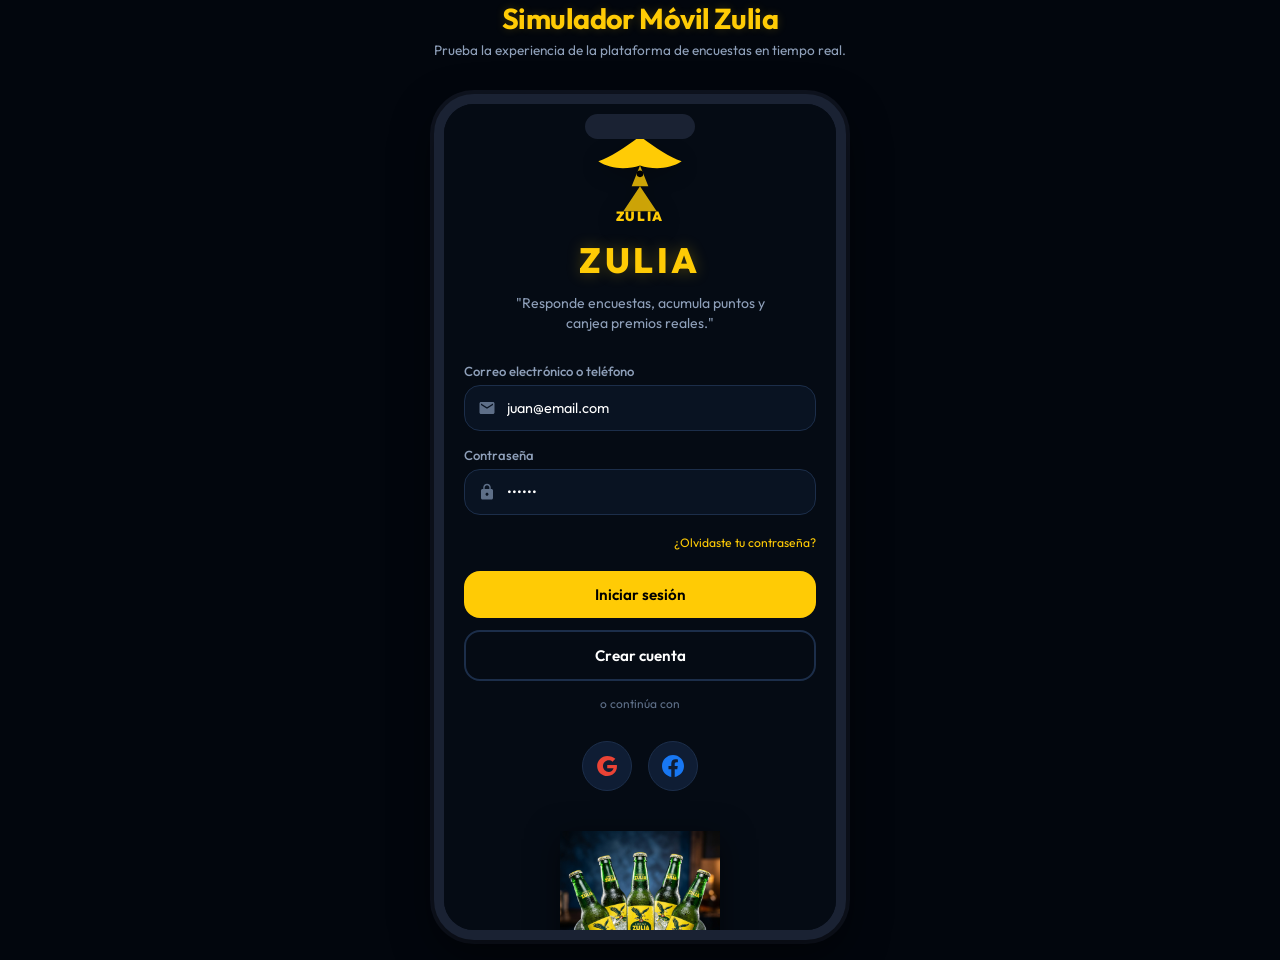
==== index.html @ c038a2e6 "Subida inicial de la aplicación" ====
<!DOCTYPE html>
<html lang="es">
<head>
    <meta charset="UTF-8">
    <meta name="viewport" content="width=device-width, initial-scale=1.0">
    <title>Cerveza Zulia - Encuestas y Recompensas</title>
    <link rel="stylesheet" href="style.css">
    <!-- Meta tags for Premium SEO -->
    <meta name="description" content="Plataforma interactiva de encuestas de Cerveza Zulia. Responde cuestionarios, acumula puntos y canjea premios reales.">
    <meta name="theme-color" content="#050b14">
</head>
<body>

    <!-- Container wrapper simulator for desktop screens -->
    <div style="display: flex; flex-direction: column; align-items: center; justify-content: center; width: 100%;">
        <div style="text-align: center; margin-bottom: 15px; display: none;" class="desktop-instructions">
            <h1 style="color: var(--accent-color); font-size: 1.8rem; text-shadow: 0 0 10px rgba(255,203,5,0.2); margin-bottom: 5px;">Simulador Móvil Zulia</h1>
            <p style="color: var(--text-secondary); font-size: 0.85rem;">Prueba la experiencia de la plataforma de encuestas en tiempo real.</p>
        </div>

        <div class="app-container">
            <!-- Toast notification container -->
            <div id="toast-container" class="toast-container"></div>

            <!-- ========================================== -->
            <!-- 1. LOGIN SCREEN -->
            <!-- ========================================== -->
            <div id="login" class="screen screen-auth active">
                <div class="screen-content" style="display: flex; flex-direction: column;">
                    <div class="login-header">
                        <!-- Custom Vector Zulia Eagle Logo -->
                        <svg class="login-logo-img" viewBox="0 0 120 120" style="fill: var(--accent-color); width: 100px; height: 100px;">
                            <path d="M60 10 C 40 25, 25 35, 10 40 C 25 50, 45 50, 60 45 C 75 50, 95 50, 110 40 C 95 35, 80 25, 60 10 Z"/>
                            <path d="M60 45 L50 70 L70 70 Z M60 70 L40 100 L80 100 Z" style="opacity: 0.8;"/>
                            <circle cx="60" cy="55" r="4" style="fill: #000;"/>
                            <text x="60" y="112" font-family="'Outfit', sans-serif" font-weight="900" font-size="16" text-anchor="middle" letter-spacing="2">ZULIA</text>
                        </svg>
                        <h1 class="zulia-title">Zulia</h1>
                        <p class="login-tagline">"Responde encuestas, acumula puntos y canjea premios reales."</p>
                    </div>

                    <form id="login-form">
                        <div class="form-group">
                            <label for="login-user">Correo electrónico o teléfono</label>
                            <div class="input-wrapper">
                                <svg viewBox="0 0 24 24"><path d="M20 4H4c-1.1 0-1.99.9-1.99 2L2 18c0 1.1.9 2 2 2h16c1.1 0 2-.9 2-2V6c0-1.1-.9-2-2-2zm0 4l-8 5-8-5V6l8 5 8-5v2z"/></svg>
                                <input type="text" id="login-user" class="form-control" placeholder="nombre@correo.com" value="juan@email.com" required>
                            </div>
                        </div>

                        <div class="form-group">
                            <label for="login-pass">Contraseña</label>
                            <div class="input-wrapper">
                                <svg viewBox="0 0 24 24"><path d="M18 8h-1V6c0-2.76-2.24-5-5-5S7 3.24 7 6v2H6c-1.1 0-2 .9-2 2v10c0 1.1.9 2 2 2h12c1.1 0 2-.9 2-2V10c0-1.1-.9-2-2-2zm-6 9c-1.1 0-2-.9-2-2s.9-2 2-2 2 .9 2 2-.9 2-2 2zm3.1-9H8.9V6c0-1.71 1.39-3.1 3.1-3.1 1.71 0 3.1 1.39 3.1 3.1v2z"/></svg>
                                <input type="password" id="login-pass" class="form-control" placeholder="••••••••" value="123456" required>
                            </div>
                        </div>

                        <div style="text-align: right; margin-bottom: 20px;">
                            <a href="#" style="font-size: 0.76rem; color: var(--accent-color); text-decoration: none;" onclick="showToast('Enlace de recuperación enviado al correo', 'success')">¿Olvidaste tu contraseña?</a>
                        </div>

                        <button type="submit" class="btn btn-primary" style="margin-bottom: 12px;">Iniciar sesión</button>
                        <button type="button" class="btn btn-outline" onclick="navigateTo('register')">Crear cuenta</button>
                    </form>

                    <div style="text-align: center; color: var(--text-muted); font-size: 0.75rem; margin: 15px 0 10px;">o continúa con</div>
                    <div class="social-login">
                        <button class="social-btn" onclick="showToast('Ingreso con Google simulado', 'success')">
                            <svg viewBox="0 0 24 24" style="fill: #EA4335;"><path d="M12.24 10.285V14.4h6.887c-.648 2.41-2.519 4.114-5.136 4.114-3.51 0-6.377-2.87-6.377-6.38s2.867-6.38 6.377-6.38c1.5 0 2.923.518 4.004 1.5l3.136-3.136C19.123 2.146 15.86 1 12.24 1c-6.09 0-11 4.91-11 11s4.91 11 11 11c5.805 0 10.636-4.105 10.636-10.618 0-.585-.052-1.077-.136-1.514H12.24z"/></svg>
                        </button>
                        <button class="social-btn" onclick="showToast('Ingreso con Facebook simulado', 'success')">
                            <svg viewBox="0 0 24 24" style="fill: #1877F2;"><path d="M24 12.073c0-6.627-5.373-12-12-12s-12 5.373-12 12c0 5.99 4.388 10.954 10.125 11.854v-8.385H7.078v-3.47h3.047V9.43c0-3.007 1.792-4.669 4.533-4.669 1.312 0 2.686.235 2.686.235v2.953H15.83c-1.491 0-1.956.925-1.956 1.874v2.25h3.328l-.532 3.47h-2.796v8.385C19.612 23.027 24 18.062 24 12.073z"/></svg>
                        </button>
                    </div>

                    <div class="login-footer-beer">
                        <!-- We will load our generated Zulia beer bottles photo from assets/workspace -->
                        <img src="zulia_bottles_ice.png" alt="Cerveza Zulia" onerror="this.src='https://images.unsplash.com/photo-1600788886242-5c96aabe3757?auto=format&fit=crop&q=80&w=300'">
                    </div>
                </div>
            </div>

            <!-- ========================================== -->
            <!-- 2. REGISTRATION SCREEN -->
            <!-- ========================================== -->
            <div id="register" class="screen screen-auth">
                <div class="screen-content">
                    <div style="margin-bottom: 24px; text-align: center;">
                        <h2 style="color: var(--accent-color); font-size: 1.5rem; margin-bottom: 4px;">Crear cuenta</h2>
                        <p style="font-size: 0.8rem; color: var(--text-secondary);">Regístrate para empezar a acumular puntos</p>
                    </div>

                    <form id="register-form">
                        <div class="form-group">
                            <label for="reg-name">Nombre completo</label>
                            <input type="text" id="reg-name" class="form-control form-control-no-icon" placeholder="Juan Pérez" required>
                        </div>

                        <div class="auth-grid">
                            <div class="form-group">
                                <label for="reg-cedula">Cédula / ID</label>
                                <input type="text" id="reg-cedula" class="form-control form-control-no-icon" placeholder="12345678" required>
                            </div>
                            <div class="form-group">
                                <label for="reg-dob">F. de nacimiento</label>
                                <input type="date" id="reg-dob" class="form-control form-control-no-icon" required>
                            </div>
                        </div>

                        <div class="auth-grid">
                            <div class="form-group">
                                <label for="reg-gender">Sexo</label>
                                <select id="reg-gender" class="form-control form-control-no-icon" style="background-image: none;" required>
                                    <option value="M">Masculino</option>
                                    <option value="F">Femenino</option>
                                    <option value="O">Otro</option>
                                </select>
                            </div>
                            <div class="form-group">
                                <label for="reg-country">País</label>
                                <select id="reg-country" class="form-control form-control-no-icon" required>
                                    <option value="VE">Venezuela</option>
                                    <option value="CO">Colombia</option>
                                    <option value="ES">España</option>
                                </select>
                            </div>
                        </div>

                        <div class="form-group">
                            <label for="reg-city">Ciudad</label>
                            <input type="text" id="reg-city" class="form-control form-control-no-icon" placeholder="Maracaibo" required>
                        </div>

                        <div class="form-group">
                            <label for="reg-email">Correo electrónico</label>
                            <input type="email" id="reg-email" class="form-control form-control-no-icon" placeholder="juan@email.com" required>
                        </div>

                        <div class="form-group">
                            <label for="reg-phone">Teléfono móvil</label>
                            <input type="tel" id="reg-phone" class="form-control form-control-no-icon" placeholder="+58 412 1234567" required>
                        </div>

                        <div class="form-group">
                            <label for="reg-pass">Contraseña</label>
                            <input type="password" id="reg-pass" class="form-control form-control-no-icon" placeholder="••••••••" required>
                        </div>

                        <label class="form-checkbox">
                            <input type="checkbox" required>
                            <span>Acepto los <a href="#">términos y condiciones</a> de Cerveza Zulia.</span>
                        </label>

                        <button type="submit" class="btn btn-primary" style="margin-bottom: 12px;">Registrarme</button>
                        <button type="button" class="btn btn-secondary" onclick="navigateTo('login')">¿Ya tienes cuenta? Inicia sesión</button>
                    </form>
                </div>
            </div>

            <!-- ========================================== -->
            <!-- 2.1 VERIFICATION SCREEN -->
            <!-- ========================================== -->
            <div id="verification" class="screen screen-auth">
                <div class="screen-content">
                    <div class="verification-box">
                        <div class="verification-icon-wrapper">
                            <svg viewBox="0 0 24 24" style="width: 32px; height: 32px; fill: currentColor;"><path d="M20 4H4c-1.1 0-1.99.9-1.99 2L2 18c0 1.1.9 2 2 2h16c1.1 0 2-.9 2-2V6c0-1.1-.9-2-2-2zm0 4l-8 5-8-5V6l8 5 8-5v2z"/></svg>
                        </div>
                        <h2 style="color: var(--accent-color); font-size: 1.4rem; margin-bottom: 8px;">Código de Verificación</h2>
                        <p style="font-size: 0.8rem; color: var(--text-secondary); max-width: 260px;">Hemos enviado un código de seguridad de 6 dígitos a su correo <strong>juan@email.com</strong></p>

                        <form id="verification-form">
                            <div class="pin-inputs">
                                <input type="text" class="pin-field" maxlength="1" pattern="[0-9]" required>
                                <input type="text" class="pin-field" maxlength="1" pattern="[0-9]" required>
                                <input type="text" class="pin-field" maxlength="1" pattern="[0-9]" required>
                                <input type="text" class="pin-field" maxlength="1" pattern="[0-9]" required>
                                <input type="text" class="pin-field" maxlength="1" pattern="[0-9]" required>
                                <input type="text" class="pin-field" maxlength="1" pattern="[0-9]" required>
                            </div>

                            <button type="submit" class="btn btn-primary" style="margin-bottom: 20px;">Verificar Código</button>

                            <p style="font-size: 0.78rem; color: var(--text-secondary); margin-bottom: 12px;">¿No recibiste el código?</p>
                            <a href="#" style="font-size: 0.8rem; color: var(--accent-color); text-decoration: none; font-weight: 600;" onclick="showToast('Código reenviado', 'success')">Reenviar código (00:45)</a>

                            <div style="margin: 20px 0; border-top: 1px solid var(--border-color); width: 100%;"></div>

                            <a href="#" style="font-size: 0.8rem; color: var(--text-secondary); text-decoration: none;" onclick="showToast('Código SMS enviado', 'success')">También podemos enviarlo por SMS</a>
                        </form>
                    </div>
                </div>
            </div>

            <!-- ========================================== -->
            <!-- 3. MENU PRINCIPAL (DASHBOARD) -->
            <!-- ========================================== -->
            <div id="dashboard" class="screen">
                <div class="screen-content">
                    <!-- User Header -->
                    <div class="dashboard-header">
                        <div class="user-profile-summary" onclick="navigateTo('profile')" style="cursor: pointer;">
                            <img class="avatar-circle" src="https://images.unsplash.com/photo-1535713875002-d1d0cf377fde?auto=format&fit=crop&q=80&w=100" alt="Avatar">
                            <div class="user-info-text">
                                <h3 id="dash-user-name">Juan Pérez</h3>
                                <p id="dash-user-level">Nivel 7 - Explorador</p>
                            </div>
                        </div>
                        <div class="header-actions">
                            <button class="icon-btn" onclick="navigateTo('notificaciones')">
                                <svg viewBox="0 0 24 24" style="width: 20px; height: 20px; fill: currentColor;"><path d="M12 22c1.1 0 2-.9 2-2h-4c0 1.1.89 2 2 2zm6-6v-5c0-3.07-1.64-5.64-4.5-6.32V4c0-.83-.67-1.5-1.5-1.5s-1.5.67-1.5 1.5v.68C7.63 5.36 6 7.92 6 11v5l-2 2v1h16v-1l-2-2z"/></svg>
                                <span class="badge-dot" id="notif-badge-dot" style="display: none;"></span>
                            </button>
                            <button class="icon-btn" onclick="navigateTo('ayuda')">
                                <svg viewBox="0 0 24 24" style="width: 20px; height: 20px; fill: currentColor;"><path d="M12 2C6.48 2 2 6.48 2 12s4.48 10 10 10 10-4.48 10-10S17.52 2 12 2zm1 17h-2v-2h2v2zm1.07-7.75l-.9.92C13.45 12.9 13 13.5 13 15h-2v-.5c0-1.1.45-2.1 1.17-2.83l1.24-1.26c.37-.36.59-.86.59-1.41 0-1.1-.9-2-2-2s-2 .9-2 2H7c0-2.76 2.24-5 5-5s5 2.24 5 5c0 1.04-.42 1.99-1.07 2.75z"/></svg>
                            </button>
                        </div>
                    </div>

                    <!-- Progress / Experience Card -->
                    <div class="card progress-card" onclick="navigateTo('levels')" style="cursor: pointer;">
                        <div class="progress-header">
                            <div>
                                <span class="points-label">Saldo actual</span>
                                <div class="points-display" id="prog-points-total">4.250 <span class="points-label">puntos</span></div>
                            </div>
                            <div class="level-badge-container" id="prog-level-title">Nivel 7</div>
                        </div>
                        <div class="progress-bar-outer">
                            <div class="progress-bar-inner" id="prog-bar-inner" style="width: 72%;"></div>
                        </div>
                        <div class="progress-footer">
                            <span id="prog-needed-text">750 puntos para Nivel 8</span>
                            <span>72%</span>
                        </div>
                    </div>

                    <!-- Quick Navigation Grid -->
                    <div class="quick-links-grid">
                        <a href="javascript:void(0)" class="quick-link-item" onclick="navigateTo('premios')">
                            <div class="icon-wrapper">
                                <svg viewBox="0 0 24 24"><path d="M20 6h-2.18c.11-.31.18-.65.18-1 0-1.66-1.34-3-3-3-1.05 0-1.96.54-2.5 1.35l-.5.67-.5-.67C10.96 2.54 10.05 2 9 2 7.34 2 6 3.34 6 5c0 .35.07.69.18 1H4c-1.11 0-1.99.89-1.99 2L2 18c0 1.11.89 2 2 2h16c1.11 0 2-.89 2-2V8c0-1.11-.89-2-2-2zm-5-2c.55 0 1 .45 1 1s-.45 1-1 1-1-.45-1-1 .45-1 1-1zM9 4c.55 0 1 .45 1 1s-.45 1-1 1-1-.45-1-1 .45-1 1-1zm11 14H4V8h16v10z"/></svg>
                            </div>
                            <span>Mis Premios</span>
                        </a>
                        <a href="javascript:void(0)" class="quick-link-item" onclick="navigateTo('ranking')">
                            <div class="icon-wrapper">
                                <svg viewBox="0 0 24 24"><path d="M16 11V3H8v6H2v12h20V11h-6zM10 5h4v14h-4V5zM4 11h4v8H4v-8zm16 8h-4v-6h4v6z"/></svg>
                            </div>
                            <span>Ranking</span>
                        </a>
                        <a href="javascript:void(0)" class="quick-link-item" onclick="navigateTo('historial')">
                            <div class="icon-wrapper">
                                <svg viewBox="0 0 24 24"><path d="M13 3c-4.97 0-9 4.03-9 9H1l3.89 3.89.07.14L9 12H6c0-3.87 3.13-7 7-7s7 3.13 7 7-3.13 7-7 7c-1.93 0-3.68-.79-4.94-2.06l-1.42 1.42C8.27 19.99 10.51 21 13 21c4.97 0 9-4.03 9-9s-4.03-9-9-9zm-1 5v5l4.28 2.54.72-1.21-3.5-2.08V8H12z"/></svg>
                            </div>
                            <span>Historial</span>
                        </a>
                        <a href="javascript:void(0)" class="quick-link-item" onclick="navigateTo('referidos')">
                            <div class="icon-wrapper">
                                <svg viewBox="0 0 24 24"><path d="M16 11c1.66 0 2.99-1.34 2.99-3S17.66 5 16 5c-1.66 0-3 1.34-3 3s1.34 3 3 3zm-8 0c1.66 0 2.99-1.34 2.99-3S9.66 5 8 5C6.34 5 5 6.34 5 8s1.34 3 3 3zm0 2c-2.33 0-7 1.17-7 3.5V19h14v-2.5c0-2.33-4.67-3.5-7-3.5zm8 0c-.29 0-.62.02-.97.05 1.16.84 1.97 1.97 1.97 3.45V19h6v-2.5c0-2.33-4.67-3.5-7-3.5z"/></svg>
                            </div>
                            <span>Referidos</span>
                        </a>
                    </div>

                    <!-- Daily Bonus Prompt -->
                    <div class="card card-interactive" onclick="navigateTo('daily-bonus')" style="display: flex; align-items: center; gap: 12px; background: linear-gradient(90deg, #12213e 0%, #074735 100%);">
                        <span style="font-size: 1.6rem;">🎁</span>
                        <div style="flex-grow: 1;">
                            <h4 style="font-size: 0.85rem; margin-bottom: 2px;">Bono de asistencia disponible</h4>
                            <p style="font-size: 0.72rem; color: var(--text-secondary);">Entra a diario para ganar hasta 200 puntos gratis.</p>
                        </div>
                        <svg viewBox="0 0 24 24" style="width: 18px; height: 18px; fill: var(--accent-color);"><path d="M8.59 16.59L13.17 12 8.59 7.41 10 6l6 6-6 6-1.41-1.41z"/></svg>
                    </div>

                    <!-- Daily Surveys Section -->
                    <div class="section-header">
                        <h3>Encuestas del Día</h3>
                        <a href="javascript:void(0)" class="see-all" onclick="navigateTo('surveys-list')">Ver todas</a>
                    </div>

                    <div id="dashboard-surveys-list">
                        <!-- Loaded dynamically via app.js -->
                    </div>

                    <!-- User Quick Stats Summary Row -->
                    <div class="section-header" style="margin-top: 24px;">
                        <h3>Resumen Rápido</h3>
                    </div>
                    <div class="summary-grid">
                        <div class="summary-box">
                            <div class="value" id="stat-completed-surveys">124</div>
                            <div class="label">Completadas</div>
                        </div>
                        <div class="summary-box">
                            <div class="value" id="stat-total-points">4.250</div>
                            <div class="label">Puntos Totales</div>
                        </div>
                        <div class="summary-box">
                            <div class="value" id="stat-rewards-earned">8</div>
                            <div class="label">Premios Obtenidos</div>
                        </div>
                        <div class="summary-box">
                            <div class="value" id="stat-ranking-pos">#154</div>
                            <div class="label">Posición Ranking</div>
                        </div>
                    </div>
                </div>
            </div>

            <!-- ========================================== -->
            <!-- 4. PERFIL DE USUARIO -->
            <!-- ========================================== -->
            <div id="profile" class="screen">
                <div class="sub-header">
                    <button class="back-btn" onclick="navigateTo('dashboard')">
                        <svg viewBox="0 0 24 24" style="width: 18px; height: 18px; fill: currentColor;"><path d="M20 11H7.83l5.59-5.59L12 4l-8 8 8 8 1.41-1.41L7.83 13H20v-2z"/></svg>
                    </button>
                    <h2>Perfil de Usuario</h2>
                    <button class="icon-btn" onclick="navigateTo('login')" style="background-color: var(--danger-color); color: #fff;">
                        <svg viewBox="0 0 24 24" style="width: 16px; height: 16px; fill: currentColor;"><path d="M10.09 15.59L11.5 17l5-5-5-5-1.41 1.41L12.67 11H3v2h9.67l-2.58 2.59zM19 3H5c-1.11 0-2 .9-2 2v4h2V5h14v14H5v-4H3v4c0 1.1.89 2 2 2h14c1.1 0 2-.9 2-2V5c0-1.1-.9-2-2-2z"/></svg>
                    </button>
                </div>
                <div class="screen-content">
                    <div class="profile-hero">
                        <div class="profile-avatar-wrapper">
                            <img class="profile-avatar" src="https://images.unsplash.com/photo-1535713875002-d1d0cf377fde?auto=format&fit=crop&q=80&w=150" alt="Juan Pérez">
                        </div>
                        <h3 style="font-size: 1.2rem; margin-bottom: 2px;" id="prof-name">Juan Pérez</h3>
                        <span class="profile-id-tag" id="prof-id">USR-00012345</span>
                    </div>

                    <div class="card" style="padding: 10px 16px;">
                        <div class="profile-info-item">
                            <span class="label">Cédula:</span>
                            <span class="value" id="prof-cedula">12345678</span>
                        </div>
                        <div class="profile-info-item">
                            <span class="label">Correo:</span>
                            <span class="value" id="prof-correo">juan@email.com</span>
                        </div>
                        <div class="profile-info-item">
                            <span class="label">Teléfono:</span>
                            <span class="value" id="prof-telefono">+57 3000000000</span>
                        </div>
                        <div class="profile-info-item" style="border-bottom: none;">
                            <span class="label">Fecha de registro:</span>
                            <span class="value" id="prof-registro">15/05/2026</span>
                        </div>
                    </div>

                    <div class="section-header" style="margin-top: 15px;">
                        <h3>Estadísticas</h3>
                    </div>
                    <div class="summary-grid" style="margin-bottom: 20px;">
                        <div class="summary-box">
                            <div class="value" id="prof-stat-level">7</div>
                            <div class="label">Nivel</div>
                        </div>
                        <div class="summary-box">
                            <div class="value" id="prof-stat-points">4.250</div>
                            <div class="label">Puntos</div>
                        </div>
                        <div class="summary-box">
                            <div class="value" id="prof-stat-completed">124</div>
                            <div class="label">Encuestas</div>
                        </div>
                        <div class="summary-box">
                            <div class="value" id="prof-stat-rewards">8</div>
                            <div class="label">Premios</div>
                        </div>
                    </div>

                    <div class="section-header">
                        <h3>Logros Desbloqueados</h3>
                    </div>
                    <div class="badge-row-scroll" id="profile-badges-scroll">
                        <!-- Loaded dynamically -->
                    </div>
                </div>
            </div>

            <!-- ========================================== -->
            <!-- 5. PAGINA DE LISTA DE ENCUESTAS -->
            <!-- ========================================== -->
            <div id="surveys-list" class="screen">
                <div class="sub-header">
                    <button class="back-btn" onclick="navigateTo('dashboard')">
                        <svg viewBox="0 0 24 24" style="width: 18px; height: 18px; fill: currentColor;"><path d="M20 11H7.83l5.59-5.59L12 4l-8 8 8 8 1.41-1.41L7.83 13H20v-2z"/></svg>
                    </button>
                    <h2>Centro de Encuestas</h2>
                    <div style="width: 34px;"></div>
                </div>
                <div class="screen-content">
                    <!-- Category selection tabs -->
                    <div class="tabs-scrollable">
                        <button class="tab-pill active" onclick="filterSurveys('todas', this)">Todas</button>
                        <button class="tab-pill" onclick="filterSurveys('nuevas', this)">Nuevas</button>
                        <button class="tab-pill" onclick="filterSurveys('recomendadas', this)">Recomendadas</button>
                        <button class="tab-pill" onclick="filterSurveys('mejor-pagadas', this)">Mejor Pagadas</button>
                        <button class="tab-pill" onclick="filterSurveys('mas-rapidas', this)">Más Rápidas</button>
                    </div>

                    <div class="survey-list-container" id="surveys-page-list">
                        <!-- Filled by app.js -->
                    </div>
                </div>
            </div>

            <!-- ========================================== -->
            <!-- 6. PAGINA DE ENCUESTA ACTIVA -->
            <!-- ========================================== -->
            <div id="survey-active" class="screen">
                <div class="sub-header">
                    <button class="back-btn" onclick="navigateTo('surveys-list')">
                        <svg viewBox="0 0 24 24" style="width: 18px; height: 18px; fill: currentColor;"><path d="M20 11H7.83l5.59-5.59L12 4l-8 8 8 8 1.41-1.41L7.83 13H20v-2z"/></svg>
                    </button>
                    <h2 id="active-survey-title">Encuesta en progreso</h2>
                    <div style="width: 34px;"></div>
                </div>
                <div class="screen-content" style="display: flex; flex-direction: column;">
                    <!-- Question Step indicator and bar -->
                    <div class="survey-active-header">
                        <span class="survey-progress-numerical" id="active-survey-step">Pregunta 1 de 10</span>
                    </div>
                    <div class="progress-bar-outer" style="margin-top: 0; margin-bottom: 24px;">
                        <div class="progress-bar-inner" id="active-survey-progress-bar" style="width: 10%;"></div>
                    </div>

                    <!-- Interactive survey questions container -->
                    <div class="survey-active-body" id="active-survey-body">
                        <!-- Filled by app.js depending on type -->
                    </div>

                    <button class="btn btn-primary" id="survey-next-btn" onclick="nextSurveyQuestion()" disabled style="margin-top: auto;">Siguiente</button>
                </div>
            </div>

            <!-- ========================================== -->
            <!-- 6.1 ENCUESTA COMPLETADA -->
            <!-- ========================================== -->
            <div id="survey-completed" class="screen">
                <div class="screen-content" style="display: flex; flex-direction: column; justify-content: center;">
                    <div class="completed-hero">
                        <div class="completed-check-icon">
                            <svg viewBox="0 0 24 24"><path d="M9 16.17L4.83 12l-1.42 1.41L9 19 21 7l-1.41-1.41z"/></svg>
                        </div>
                        <h2 style="font-size: 1.6rem; color: var(--text-primary); margin-bottom: 6px;">¡Encuesta completada!</h2>
                        <div class="reward-points-alert" id="completed-survey-reward">+150 puntos</div>
                        <p style="color: var(--text-secondary); font-size: 0.85rem; max-width: 250px; line-height: 1.4;">Gracias por tu participación. Tu opinión nos ayuda a seguir ofreciendo la mejor cerveza.</p>

                        <img class="completed-zulia-img" src="zulia_bottles_ice.png" alt="Cerveza Zulia" onerror="this.src='https://images.unsplash.com/photo-1600788886242-5c96aabe3757?auto=format&fit=crop&q=80&w=300'">
                    </div>

                    <div style="display: flex; flex-direction: column; gap: 10px; margin-top: auto;">
                        <button class="btn btn-primary" onclick="navigateTo('surveys-list')">Ver más encuestas</button>
                        <button class="btn btn-outline" onclick="navigateTo('dashboard')">Ir al inicio</button>
                    </div>
                </div>
            </div>

            <!-- ========================================== -->
            <!-- 7. SISTEMA DE NIVELES SCREEN -->
            <!-- ========================================== -->
            <div id="levels" class="screen">
                <div class="sub-header">
                    <button class="back-btn" onclick="navigateTo('dashboard')">
                        <svg viewBox="0 0 24 24" style="width: 18px; height: 18px; fill: currentColor;"><path d="M20 11H7.83l5.59-5.59L12 4l-8 8 8 8 1.41-1.41L7.83 13H20v-2z"/></svg>
                    </button>
                    <h2>Niveles de Membresía</h2>
                    <div style="width: 34px;"></div>
                </div>
                <div class="screen-content" style="padding-top: 15px;">
                    <div class="card" style="background: linear-gradient(135deg, #11213f 0%, #17382d 100%); border-color: var(--success-color);">
                        <h4 style="color: var(--accent-color); font-size: 0.95rem; margin-bottom: 6px;">¿Cómo funciona el sistema de niveles?</h4>
                        <p style="font-size: 0.76rem; color: var(--text-secondary); line-height: 1.4; margin-bottom: 10px;">
                            Acumula puntos respondiendo encuestas para desbloquear niveles superiores. ¡Cada nivel te da acceso a más beneficios exclusivos!
                        </p>
                        <ul class="unlocks-bullet-list">
                            <li>🎯 Acceso a encuestas de mayor recompensa</li>
                            <li>⚡ Multiplicadores de bonificaciones diarios</li>
                            <li>🎁 Desbloqueo de premios y sorteos exclusivos de la marca</li>
                        </ul>
                    </div>

                    <div class="section-header">
                        <h3>Niveles Disponibles</h3>
                    </div>
                    <div class="levels-table" id="levels-list-container">
                        <!-- Loaded dynamically via app.js -->
                    </div>
                </div>
            </div>

            <!-- ========================================== -->
            <!-- 8. CATALOGO DE PREMIOS (REWARDS) -->
            <!-- ========================================== -->
            <div id="premios" class="screen">
                <div class="sub-header">
                    <button class="back-btn" onclick="navigateTo('dashboard')">
                        <svg viewBox="0 0 24 24" style="width: 18px; height: 18px; fill: currentColor;"><path d="M20 11H7.83l5.59-5.59L12 4l-8 8 8 8 1.41-1.41L7.83 13H20v-2z"/></svg>
                    </button>
                    <h2>Catálogo de Premios</h2>
                    <div style="width: 34px;"></div>
                </div>
                <!-- Reward Confirmation Popup Modal -->
                <div id="redeem-popup" class="popup-overlay">
                    <div class="popup-card">
                        <div class="popup-icon">
                            <svg viewBox="0 0 24 24"><path d="M20 6h-2.18c.11-.31.18-.65.18-1 0-1.66-1.34-3-3-3-1.05 0-1.96.54-2.5 1.35l-.5.67-.5-.67C10.96 2.54 10.05 2 9 2 7.34 2 6 3.34 6 5c0 .35.07.69.18 1H4c-1.11 0-1.99.89-1.99 2L2 18c0 1.11.89 2 2 2h16c1.11 0 2-.89 2-2V8c0-1.11-.89-2-2-2zm-5-2c.55 0 1 .45 1 1s-.45 1-1 1-1-.45-1-1 .45-1 1-1zM9 4c.55 0 1 .45 1 1s-.45 1-1 1-1-.45-1-1 .45-1 1-1zm11 14H4V8h16v10z"/></svg>
                        </div>
                        <h4 class="popup-title" id="redeem-popup-title">Confirmar Canje</h4>
                        <p class="popup-desc" id="redeem-popup-desc">¿Estás seguro de que deseas canjear este premio?</p>
                        <div class="popup-buttons">
                            <button class="btn btn-primary" id="redeem-confirm-btn" onclick="confirmRedeemReward()">Canjear premio</button>
                            <button class="btn btn-secondary" onclick="closeRedeemPopup()">Cancelar</button>
                        </div>
                    </div>
                </div>
                <div class="screen-content">
                    <!-- Points Info header -->
                    <div class="card" style="background-color: var(--bg-card); display: flex; justify-content: space-between; align-items: center; padding: 14px 18px; border-color: var(--border-color); margin-bottom: 16px;">
                        <div>
                            <span class="points-label" style="font-size: 0.65rem;">Tu saldo actual</span>
                            <h3 style="font-size: 1.4rem; color: var(--accent-color); font-weight: 800;" id="rewards-current-balance">4.250 puntos</h3>
                        </div>
                        <span style="font-size: 1.8rem;">🪙</span>
                    </div>

                    <!-- Category selection tabs -->
                    <div class="tabs-scrollable">
                        <button class="tab-pill active" onclick="filterRewards('todos', this)">Todos</button>
                        <button class="tab-pill" onclick="filterRewards('gift-cards', this)">Gift Cards</button>
                        <button class="tab-pill" onclick="filterRewards('dinero', this)">Dinero</button>
                        <button class="tab-pill" onclick="filterRewards('cupones', this)">Cupones</button>
                        <button class="tab-pill" onclick="filterRewards('sorteos', this)">Zulia Especiales</button>
                    </div>

                    <div class="rewards-grid" id="rewards-catalog-grid">
                        <!-- Loaded dynamically via app.js -->
                    </div>
                </div>
            </div>

            <!-- ========================================== -->
            <!-- 9. PAGINA DE RANKING -->
            <!-- ========================================== -->
            <div id="ranking" class="screen">
                <div class="sub-header">
                    <button class="back-btn" onclick="navigateTo('dashboard')">
                        <svg viewBox="0 0 24 24" style="width: 18px; height: 18px; fill: currentColor;"><path d="M20 11H7.83l5.59-5.59L12 4l-8 8 8 8 1.41-1.41L7.83 13H20v-2z"/></svg>
                    </button>
                    <h2>Ranking de Usuarios</h2>
                    <div style="width: 34px;"></div>
                </div>
                <div class="screen-content" style="padding-bottom: 135px;">
                    <!-- Ranking tabs filters -->
                    <div style="display: flex; justify-content: center; gap: 8px; margin-bottom: 20px;">
                        <button class="tab-pill active" onclick="filterRanking('semanal', this)" style="border-radius: 12px; padding: 6px 16px;">Semanal</button>
                        <button class="tab-pill" onclick="filterRanking('mensual', this)" style="border-radius: 12px; padding: 6px 16px;">Mensual</button>
                        <button class="tab-pill" onclick="filterRanking('total', this)" style="border-radius: 12px; padding: 6px 16px;">Histórico</button>
                    </div>

                    <!-- Podium graphic element -->
                    <div class="ranking-podium" id="ranking-podium-container">
                        <!-- Loaded dynamically via app.js -->
                    </div>

                    <!-- Users Rank List -->
                    <div class="ranking-list" id="ranking-list-container">
                        <!-- Loaded dynamically via app.js -->
                    </div>

                    <!-- Bottom Fixed Sticky User Rank Card -->
                    <div class="rank-list-item my-position" id="ranking-my-position" style="position: absolute; bottom: 70px; left: 0; width: 100%; border-radius: 0; border-left: none; border-right: none; border-bottom: none; z-index: 50; box-shadow: 0 -4px 15px rgba(0,0,0,0.3);">
                        <!-- Loaded dynamically via app.js -->
                    </div>
                </div>
            </div>

            <!-- ========================================== -->
            <!-- 10. SISTEMA DE REFERIDOS -->
            <!-- ========================================== -->
            <div id="referidos" class="screen">
                <div class="sub-header">
                    <button class="back-btn" onclick="navigateTo('dashboard')">
                        <svg viewBox="0 0 24 24" style="width: 18px; height: 18px; fill: currentColor;"><path d="M20 11H7.83l5.59-5.59L12 4l-8 8 8 8 1.41-1.41L7.83 13H20v-2z"/></svg>
                    </button>
                    <h2>Invitar Amigos</h2>
                    <div style="width: 34px;"></div>
                </div>
                <div class="screen-content">
                    <div class="referral-box">
                        <div style="font-size: 3rem; margin-bottom: 10px;">📣</div>
                        <h3 style="font-size: 1.15rem; margin-bottom: 8px;">Comparte tu código único</h3>
                        <p style="font-size: 0.8rem; color: var(--text-secondary); max-width: 280px; margin-bottom: 15px; line-height: 1.4;">
                            Invita a tus amigos a la plataforma de Cerveza Zulia y ambos ganarán puntos extras en cuanto se registren.
                        </p>

                        <!-- Code display copy widget -->
                        <div class="code-container">
                            <span class="referral-code-display" id="referral-code">JUAN123</span>
                            <button class="copy-btn" onclick="copyReferralCode()">
                                <svg viewBox="0 0 24 24"><path d="M16 1H4c-1.1 0-2 .9-2 2v14h2V3h12V1zm3 4H8c-1.1 0-2 .9-2 2v14c0 1.1.9 2 2 2h11c1.1 0 2-.9 2-2V7c0-1.1-.9-2-2-2zm0 16H8V7h11v14z"/></svg>
                            </button>
                        </div>

                        <!-- Benefits columns summary -->
                        <div class="referral-benefits-row">
                            <div class="benefit-card">
                                <span class="label">Tú ganas</span>
                                <div class="value">+200 pts</div>
                            </div>
                            <div class="benefit-card">
                                <span class="label">Tu amigo gana</span>
                                <div class="value">+100 pts</div>
                            </div>
                        </div>

                        <button class="btn btn-primary" onclick="showToast('Enlace de invitación copiado para compartir', 'success')" style="margin-bottom: 24px;">Invitar amigos</button>

                        <!-- Explainer layout -->
                        <div class="how-it-works-list">
                            <h4>¿Cómo funciona?</h4>
                            <div class="step-item">
                                <span class="step-number">1</span>
                                <span>Comparte tu código o enlace de invitación con tus amigos.</span>
                            </div>
                            <div class="step-item">
                                <span class="step-number">2</span>
                                <span>Tu amigo crea su cuenta usando tu código.</span>
                            </div>
                            <div class="step-item">
                                <span class="step-number">3</span>
                                <span>¡Listo! A ambos se les acreditará su bono de puntos.</span>
                            </div>
                        </div>
                    </div>
                </div>
            </div>

            <!-- ========================================== -->
            <!-- 11. HISTORIAL DE MOVIMIENTOS -->
            <!-- ========================================== -->
            <div id="historial" class="screen">
                <div class="sub-header">
                    <button class="back-btn" onclick="navigateTo('dashboard')">
                        <svg viewBox="0 0 24 24" style="width: 18px; height: 18px; fill: currentColor;"><path d="M20 11H7.83l5.59-5.59L12 4l-8 8 8 8 1.41-1.41L7.83 13H20v-2z"/></svg>
                    </button>
                    <h2>Historial de Cuenta</h2>
                    <div style="width: 34px;"></div>
                </div>
                <div class="screen-content">
                    <!-- History filter tabs -->
                    <div class="tabs-scrollable">
                        <button class="tab-pill active" onclick="filterHistory('todos', this)">Todos</button>
                        <button class="tab-pill" onclick="filterHistory('puntos', this)">Puntos</button>
                        <button class="tab-pill" onclick="filterHistory('premios', this)">Premios</button>
                        <button class="tab-pill" onclick="filterHistory('bonos', this)">Bonos</button>
                    </div>

                    <div class="history-list" id="history-list-container">
                        <!-- Loaded dynamically via app.js -->
                    </div>
                </div>
            </div>

            <!-- ========================================== -->
            <!-- 12. NOTIFICACIONES VIEW -->
            <!-- ========================================== -->
            <div id="notificaciones" class="screen">
                <div class="sub-header">
                    <button class="back-btn" onclick="navigateTo('dashboard')">
                        <svg viewBox="0 0 24 24" style="width: 18px; height: 18px; fill: currentColor;"><path d="M20 11H7.83l5.59-5.59L12 4l-8 8 8 8 1.41-1.41L7.83 13H20v-2z"/></svg>
                    </button>
                    <h2>Notificaciones</h2>
                    <button class="back-btn" onclick="clearAllNotifications()" style="background-color: transparent; font-size: 0.8rem; font-weight: 600; color: var(--accent-color); border-radius: 8px; padding: 4px 10px; border: 1px solid var(--border-color); width: auto;">Limpiar</button>
                </div>
                <div class="screen-content">
                    <div class="notifications-list" id="notifications-list-container">
                        <!-- Loaded dynamically via app.js -->
                    </div>
                </div>
            </div>

            <!-- ========================================== -->
            <!-- 13. BONO DIARIO SCREEN -->
            <!-- ========================================== -->
            <div id="daily-bonus" class="screen">
                <div class="sub-header">
                    <button class="back-btn" onclick="navigateTo('dashboard')">
                        <svg viewBox="0 0 24 24" style="width: 18px; height: 18px; fill: currentColor;"><path d="M20 11H7.83l5.59-5.59L12 4l-8 8 8 8 1.41-1.41L7.83 13H20v-2z"/></svg>
                    </button>
                    <h2>Bono de Asistencia</h2>
                    <div style="width: 34px;"></div>
                </div>
                <div class="screen-content" style="display: flex; flex-direction: column;">
                    <div style="text-align: center; margin-bottom: 10px;">
                        <span style="font-size: 3rem;">📅</span>
                        <h3 style="font-size: 1.15rem; margin-top: 6px; margin-bottom: 4px;">¡Reclama tu bono diario!</h3>
                        <p style="font-size: 0.8rem; color: var(--text-secondary); max-width: 280px; margin: 0 auto; line-height: 1.4;">
                            Ingresa de forma consecutiva cada día para aumentar el valor de tu recompensa diaria.
                        </p>
                    </div>

                    <!-- 7 Day Streak Grid -->
                    <div class="bonus-grid" id="daily-bonus-grid">
                        <!-- Loaded dynamically via app.js -->
                    </div>

                    <button class="btn btn-primary" id="claim-bonus-btn" onclick="claimDailyBonus()" style="margin-top: auto; margin-bottom: 20px;">Reclamar bono</button>
                    <p style="text-align: center; font-size: 0.75rem; color: var(--text-muted);">Mantén tu racha y gana más puntos.</p>
                </div>
            </div>

            <!-- ========================================== -->
            <!-- 14. CENTRO DE AYUDA (FAQ) -->
            <!-- ========================================== -->
            <div id="ayuda" class="screen">
                <div class="sub-header">
                    <button class="back-btn" onclick="navigateTo('dashboard')">
                        <svg viewBox="0 0 24 24" style="width: 18px; height: 18px; fill: currentColor;"><path d="M20 11H7.83l5.59-5.59L12 4l-8 8 8 8 1.41-1.41L7.83 13H20v-2z"/></svg>
                    </button>
                    <h2>Centro de Ayuda</h2>
                    <div style="width: 34px;"></div>
                </div>
                <div class="screen-content">
                    <div class="section-header" style="margin-top: 0;">
                        <h3>Preguntas Frecuentes</h3>
                    </div>

                    <div class="help-list">
                        <div class="help-item" onclick="toggleFaq(this)">
                            <div class="help-header-row">
                                <span>¿Cómo canjeo mis puntos por premios?</span>
                                <svg viewBox="0 0 24 24"><path d="M8.59 16.59L13.17 12 8.59 7.41 10 6l6 6-6 6-1.41-1.41z"/></svg>
                            </div>
                            <div class="help-answer">
                                Dirígete a la pestaña "Premios" en el menú inferior. Si cuentas con los puntos necesarios para el premio de tu interés, el botón "Canjear" se habilitará. Al pulsarlo y confirmar tu canje, recibirás un código de reclamo por correo electrónico.
                            </div>
                        </div>

                        <div class="help-item" onclick="toggleFaq(this)">
                            <div class="help-header-row">
                                <span>¿Cuánto tardan en enviar mi premio?</span>
                                <svg viewBox="0 0 24 24"><path d="M8.59 16.59L13.17 12 8.59 7.41 10 6l6 6-6 6-1.41-1.41z"/></svg>
                            </div>
                            <div class="help-answer">
                                Las Gift Cards y cupones digitales se procesan de manera inmediata y se envían de forma automática a tu correo electrónico registrado. Las transferencias bancarias pueden tardar entre 24 y 48 horas hábiles.
                            </div>
                        </div>

                        <div class="help-item" onclick="toggleFaq(this)">
                            <div class="help-header-row">
                                <span>¿Por qué no tengo encuestas disponibles?</span>
                                <svg viewBox="0 0 24 24"><path d="M8.59 16.59L13.17 12 8.59 7.41 10 6l6 6-6 6-1.41-1.41z"/></svg>
                            </div>
                            <div class="help-answer">
                                El inventario de encuestas se actualiza según tu perfil demográfico y comportamiento de consumo. Completar encuestas con respuestas coherentes y mantenerte en niveles de membresía más altos incrementa tu volumen de encuestas.
                            </div>
                        </div>

                        <div class="help-item" onclick="toggleFaq(this)">
                            <div class="help-header-row">
                                <span>¿Puedo transferir mis puntos a otro usuario?</span>
                                <svg viewBox="0 0 24 24"><path d="M8.59 16.59L13.17 12 8.59 7.41 10 6l6 6-6 6-1.41-1.41z"/></svg>
                            </div>
                            <div class="help-answer">
                                No. Los puntos son personales, acumulativos e intransferibles. Están asociados directamente a tu documento de identidad (cédula) registrado.
                            </div>
                        </div>
                    </div>

                    <div style="margin: 25px 0 20px; text-align: center;">
                        <h4 style="font-size: 0.85rem; color: var(--text-secondary); margin-bottom: 8px;">¿Necesitas ayuda adicional?</h4>
                        <p style="font-size: 0.75rem; color: var(--text-muted); margin-bottom: 16px; line-height: 1.4;">Escríbenos y nuestro equipo te responderá a la brevedad.</p>
                        <button class="btn btn-outline" onclick="showToast('Soporte contactado. Recibirás respuesta por correo.', 'success')">Contactar Soporte</button>
                    </div>
                </div>
            </div>

            <!-- ========================================== -->
            <!-- APP BOTTOM NAVIGATION BAR (Visible inside app) -->
            <!-- ========================================== -->
            <nav class="bottom-nav" id="bottom-nav" style="display: none;">
                <!-- Home / Dashboard -->
                <button class="nav-item active" onclick="navigateTo('dashboard')">
                    <svg viewBox="0 0 24 24"><path d="M10 20v-6h4v6h5v-8h3L12 3 2 12h3v8z"/></svg>
                    <span>Inicio</span>
                </button>
                <!-- Surveys -->
                <button class="nav-item" onclick="navigateTo('surveys-list')">
                    <svg viewBox="0 0 24 24"><path d="M19 3H5c-1.1 0-2 .9-2 2v14c0 1.1.9 2 2 2h14c1.1 0 2-.9 2-2V5c0-1.1-.9-2-2-2zm-2 15H7v-2h10v2zm0-4H7v-2h10v2zm0-4H7V8h10v2z"/></svg>
                    <span>Encuestas</span>
                </button>
                <!-- Rewards -->
                <button class="nav-item" onclick="navigateTo('premios')">
                    <svg viewBox="0 0 24 24"><path d="M20 6h-2.18c.11-.31.18-.65.18-1 0-1.66-1.34-3-3-3-1.05 0-1.96.54-2.5 1.35l-.5.67-.5-.67C10.96 2.54 10.05 2 9 2 7.34 2 6 3.34 6 5c0 .35.07.69.18 1H4c-1.11 0-1.99.89-1.99 2L2 18c0 1.11.89 2 2 2h16c1.11 0 2-.89 2-2V8c0-1.11-.89-2-2-2zm-5-2c.55 0 1 .45 1 1s-.45 1-1 1-1-.45-1-1 .45-1 1-1zM9 4c.55 0 1 .45 1 1s-.45 1-1 1-1-.45-1-1 .45-1 1-1zm11 14H4V8h16v10z"/></svg>
                    <span>Premios</span>
                </button>
                <!-- Leaderboard -->
                <button class="nav-item" onclick="navigateTo('ranking')">
                    <svg viewBox="0 0 24 24"><path d="M16 11V3H8v6H2v12h20V11h-6zM10 5h4v14h-4V5zM4 11h4v8H4v-8zm16 8h-4v-6h4v6z"/></svg>
                    <span>Ranking</span>
                </button>
                <!-- Profile -->
                <button class="nav-item" onclick="navigateTo('profile')">
                    <svg viewBox="0 0 24 24"><path d="M12 12c2.21 0 4-1.79 4-4s-1.79-4-4-4-4 1.79-4 4 1.79 4 4 4zm0 2c-2.67 0-8 1.34-8 4v2h16v-2c0-2.66-5.33-4-8-4z"/></svg>
                    <span>Perfil</span>
                </button>
            </nav>
        </div>
    </div>

    <!-- Check desktop mode to apply dynamic container guidelines -->
    <script>
        if (window.innerWidth >= 500) {
            document.querySelector('.desktop-instructions').style.display = 'block';
        }
    </script>
    <script src="app.js"></script>
</body>
</html>
---- style.css ----
/* ==========================================================================
   CERVEZA ZULIA SURVEYS & REWARDS SYSTEM - DESIGN SYSTEM & STYLES
   ========================================================================== */

@import url('https://fonts.googleapis.com/css2?family=Outfit:wght@300;400;500;600;700;800&display=swap');

:root {
    --bg-primary: #050b14;
    --bg-secondary: #091322;
    --bg-card: #0f1d34;
    --bg-card-hover: #162846;
    --accent-color: #ffcb05; /* Brand Yellow */
    --accent-hover: #e0b200;
    --accent-dark: #cc9f00;
    --text-primary: #ffffff;
    --text-secondary: #8fa0ba;
    --text-muted: #5e6f88;
    --border-color: #1c2e4a;
    --success-color: #00e676; /* Vibrant green for points */
    --success-dark: #00b0ff;
    --danger-color: #ff5252;
    --warning-color: #ffd600;
    --shadow-sm: 0 4px 10px rgba(0, 0, 0, 0.3);
    --shadow-md: 0 8px 24px rgba(0, 0, 0, 0.4);
    --shadow-lg: 0 16px 40px rgba(0, 0, 0, 0.5);
    --shadow-accent: 0 0 20px rgba(255, 203, 5, 0.25);
    --transition-fast: 0.2s cubic-bezier(0.4, 0, 0.2, 1);
    --transition-normal: 0.3s cubic-bezier(0.4, 0, 0.2, 1);
    --transition-slow: 0.5s cubic-bezier(0.4, 0, 0.2, 1);
    --phone-width: 412px;
    --phone-height: 846px;
    --border-radius-sm: 8px;
    --border-radius-md: 16px;
    --border-radius-lg: 24px;
}

/* Base Reset & Scrollbar */
* {
    margin: 0;
    padding: 0;
    box-sizing: border-box;
    font-family: 'Outfit', sans-serif;
    -webkit-tap-highlight-color: transparent;
}

::-webkit-scrollbar {
    width: 6px;
}
::-webkit-scrollbar-track {
    background: var(--bg-primary);
}
::-webkit-scrollbar-thumb {
    background: var(--border-color);
    border-radius: 10px;
}
::-webkit-scrollbar-thumb:hover {
    background: var(--text-muted);
}

body {
    background-color: #02060d;
    color: var(--text-primary);
    min-height: 100vh;
    display: flex;
    justify-content: center;
    align-items: center;
    overflow-x: hidden;
}

/* App Wrapper - Desktop Smartphone Mock / Mobile Full-Screen */
.app-container {
    width: 100%;
    height: 100vh;
    max-width: 100%;
    position: relative;
    background-color: var(--bg-primary);
    overflow: hidden;
    display: flex;
    flex-direction: column;
    box-shadow: none;
}

@media (min-width: 500px) {
    .app-container {
        width: var(--phone-width);
        height: var(--phone-height);
        max-width: var(--phone-width);
        max-height: var(--phone-height);
        border-radius: 40px;
        border: 10px solid #1a2233;
        box-shadow: var(--shadow-lg), 0 0 0 4px #0f1420;
        margin: 20px auto;
        overflow: hidden;
    }
    
    /* Device top notch / speaker dynamic island simulator */
    .app-container::before {
        content: '';
        position: absolute;
        top: 10px;
        left: 50%;
        transform: translateX(-50%);
        width: 110px;
        height: 25px;
        background-color: #1a2233;
        border-radius: 15px;
        z-index: 1000;
        pointer-events: none;
    }
}

/* Screen Shell & Navigation */
.screen {
    position: absolute;
    top: 0;
    left: 0;
    width: 100%;
    height: 100%;
    display: flex;
    flex-direction: column;
    background-color: var(--bg-primary);
    opacity: 0;
    pointer-events: none;
    transform: translateY(15px);
    transition: opacity var(--transition-normal), transform var(--transition-normal);
    z-index: 1;
    overflow: hidden;
}

.screen.active {
    opacity: 1;
    pointer-events: auto;
    transform: translateY(0);
    z-index: 10;
}

/* Screen Content Scroll Area */
.screen-content {
    flex: 1;
    overflow-y: auto;
    padding: 24px 20px;
    padding-bottom: 90px; /* Spacer for bottom nav */
}

/* Adjust padding for auth screens (no nav bar) */
.screen-auth .screen-content {
    padding-bottom: 24px;
}

/* Top Navigation Header for sub-pages */
.sub-header {
    display: flex;
    align-items: center;
    justify-content: space-between;
    padding: 20px 20px 10px;
    background-color: var(--bg-primary);
    border-bottom: 1px solid var(--border-color);
    z-index: 20;
}

.back-btn {
    background: none;
    border: none;
    color: var(--text-primary);
    cursor: pointer;
    padding: 8px;
    border-radius: 50%;
    display: flex;
    align-items: center;
    justify-content: center;
    background-color: var(--bg-card);
    transition: background-color var(--transition-fast);
}

.back-btn:hover {
    background-color: var(--bg-card-hover);
}

.sub-header h2 {
    font-size: 1.15rem;
    font-weight: 600;
    color: var(--text-primary);
    flex-grow: 1;
    text-align: center;
    margin-right: 32px; /* balance the back-btn size */
}

/* Typography & Visual Accents */
h1, h2, h3, h4 {
    font-weight: 700;
    letter-spacing: -0.02em;
}

.zulia-title {
    font-weight: 800;
    text-transform: uppercase;
    color: var(--accent-color);
    letter-spacing: 0.1em;
    font-size: 2.2rem;
    text-align: center;
    margin-top: 10px;
    text-shadow: 0 0 15px rgba(255, 203, 5, 0.3);
}

/* Bottom Navigation Bar */
.bottom-nav {
    position: absolute;
    bottom: 0;
    left: 0;
    width: 100%;
    height: 70px;
    background-color: rgba(9, 19, 34, 0.95);
    backdrop-filter: blur(15px);
    border-top: 1px solid var(--border-color);
    display: flex;
    justify-content: space-around;
    align-items: center;
    z-index: 100;
    padding-bottom: env(safe-area-inset-bottom);
}

.nav-item {
    display: flex;
    flex-direction: column;
    align-items: center;
    justify-content: center;
    text-decoration: none;
    color: var(--text-secondary);
    font-size: 0.72rem;
    font-weight: 500;
    width: 20%;
    height: 100%;
    transition: color var(--transition-fast);
    background: none;
    border: none;
    cursor: pointer;
}

.nav-item svg {
    width: 22px;
    height: 22px;
    margin-bottom: 4px;
    fill: currentColor;
    transition: transform var(--transition-fast), fill var(--transition-fast);
}

.nav-item.active {
    color: var(--accent-color);
}

.nav-item.active svg {
    transform: translateY(-2px);
    fill: var(--accent-color);
}

/* Utility Components */
/* Buttons */
.btn {
    width: 100%;
    padding: 14px 20px;
    border-radius: var(--border-radius-md);
    font-size: 0.95rem;
    font-weight: 600;
    border: none;
    cursor: pointer;
    transition: all var(--transition-fast);
    display: flex;
    align-items: center;
    justify-content: center;
    gap: 8px;
}

.btn-primary {
    background-color: var(--accent-color);
    color: #000000;
}

.btn-primary:hover {
    background-color: var(--accent-hover);
    box-shadow: var(--shadow-accent);
    transform: translateY(-1px);
}

.btn-primary:active {
    transform: translateY(1px);
}

.btn-outline {
    background-color: transparent;
    border: 2px solid var(--border-color);
    color: var(--text-primary);
}

.btn-outline:hover {
    background-color: rgba(28, 46, 74, 0.4);
    border-color: var(--text-secondary);
}

.btn-secondary {
    background-color: var(--bg-card);
    color: var(--text-primary);
    border: 1px solid var(--border-color);
}

.btn-secondary:hover {
    background-color: var(--bg-card-hover);
}

.btn:disabled {
    opacity: 0.5;
    cursor: not-allowed;
    transform: none !important;
    box-shadow: none !important;
}

/* Cards & Containers */
.card {
    background-color: var(--bg-card);
    border-radius: var(--border-radius-md);
    border: 1px solid var(--border-color);
    padding: 16px;
    margin-bottom: 16px;
    transition: transform var(--transition-fast), background-color var(--transition-fast);
}

.card-interactive:hover {
    background-color: var(--bg-card-hover);
    transform: translateY(-2px);
    cursor: pointer;
}

/* Forms & Inputs */
.form-group {
    margin-bottom: 16px;
    text-align: left;
}

.form-group label {
    display: block;
    font-size: 0.82rem;
    font-weight: 500;
    color: var(--text-secondary);
    margin-bottom: 6px;
}

.input-wrapper {
    position: relative;
    display: flex;
    align-items: center;
}

.input-wrapper svg {
    position: absolute;
    left: 14px;
    width: 18px;
    height: 18px;
    fill: var(--text-muted);
    pointer-events: none;
}

.form-control {
    width: 100%;
    padding: 13px 14px;
    padding-left: 42px;
    border-radius: var(--border-radius-md);
    background-color: var(--bg-secondary);
    border: 1.5px solid var(--border-color);
    color: var(--text-primary);
    font-size: 0.9rem;
    transition: border-color var(--transition-fast), box-shadow var(--transition-fast);
}

.form-control-no-icon {
    padding-left: 14px !important;
}

.form-control:focus {
    outline: none;
    border-color: var(--accent-color);
    box-shadow: 0 0 0 3px rgba(255, 203, 5, 0.15);
}

.form-checkbox {
    display: flex;
    align-items: flex-start;
    gap: 10px;
    margin-bottom: 20px;
    cursor: pointer;
    font-size: 0.8rem;
    color: var(--text-secondary);
    text-align: left;
}

.form-checkbox input {
    margin-top: 3px;
    accent-color: var(--accent-color);
}

.form-checkbox a {
    color: var(--accent-color);
    text-decoration: none;
}

/* 1. LOGIN SCREEN */
.login-header {
    display: flex;
    flex-direction: column;
    align-items: center;
    text-align: center;
    margin-bottom: 30px;
}

.login-logo-img {
    width: 110px;
    height: auto;
    filter: drop-shadow(0 4px 10px rgba(0, 0, 0, 0.3));
}

.login-tagline {
    font-size: 0.88rem;
    color: var(--text-secondary);
    margin-top: 12px;
    max-width: 280px;
    line-height: 1.4;
}

.social-login {
    display: flex;
    justify-content: center;
    gap: 16px;
    margin: 20px 0;
}

.social-btn {
    width: 50px;
    height: 50px;
    border-radius: 50%;
    border: 1px solid var(--border-color);
    background-color: var(--bg-card);
    display: flex;
    align-items: center;
    justify-content: center;
    cursor: pointer;
    transition: background-color var(--transition-fast);
}

.social-btn:hover {
    background-color: var(--bg-card-hover);
}

.social-btn svg {
    width: 22px;
    height: 22px;
}

.login-footer-beer {
    margin-top: auto;
    display: flex;
    justify-content: center;
    padding-top: 20px;
}

.login-footer-beer img {
    max-width: 100%;
    height: 160px;
    object-fit: contain;
    filter: drop-shadow(0 8px 16px rgba(0,0,0,0.5));
}

/* 2. REGISTRATION SCREEN */
.auth-grid {
    display: grid;
    grid-template-columns: 1fr 1fr;
    gap: 12px;
}

/* 2.1 VERIFICATION SCREEN */
.verification-box {
    display: flex;
    flex-direction: column;
    align-items: center;
    text-align: center;
    padding: 20px 0;
}

.verification-icon-wrapper {
    width: 70px;
    height: 70px;
    border-radius: 50%;
    background-color: rgba(255, 203, 5, 0.1);
    display: flex;
    align-items: center;
    justify-content: center;
    margin-bottom: 20px;
    color: var(--accent-color);
}

.pin-inputs {
    display: flex;
    justify-content: space-between;
    gap: 8px;
    margin: 30px 0;
    width: 100%;
    max-width: 300px;
}

.pin-field {
    width: 45px;
    height: 45px;
    border-radius: var(--border-radius-sm);
    background-color: var(--bg-secondary);
    border: 1.5px solid var(--border-color);
    color: var(--text-primary);
    text-align: center;
    font-size: 1.3rem;
    font-weight: 700;
    transition: border-color var(--transition-fast);
}

.pin-field:focus {
    outline: none;
    border-color: var(--accent-color);
    box-shadow: 0 0 0 2px rgba(255, 203, 5, 0.1);
}

/* 3. MENU PRINCIPAL (DASHBOARD) */
.dashboard-header {
    display: flex;
    align-items: center;
    justify-content: space-between;
    margin-bottom: 20px;
}

.user-profile-summary {
    display: flex;
    align-items: center;
    gap: 12px;
}

.avatar-circle {
    width: 48px;
    height: 48px;
    border-radius: 50%;
    border: 2px solid var(--accent-color);
    object-fit: cover;
    background-color: var(--bg-card);
}

.user-info-text h3 {
    font-size: 0.95rem;
    font-weight: 600;
}

.user-info-text p {
    font-size: 0.76rem;
    color: var(--text-secondary);
    display: flex;
    align-items: center;
    gap: 4px;
}

.header-actions {
    display: flex;
    gap: 8px;
}

.icon-btn {
    background: none;
    border: none;
    color: var(--text-secondary);
    cursor: pointer;
    position: relative;
    padding: 8px;
    border-radius: 50%;
    background-color: var(--bg-card);
    transition: all var(--transition-fast);
    display: flex;
    align-items: center;
    justify-content: center;
}

.icon-btn:hover {
    color: var(--text-primary);
    background-color: var(--bg-card-hover);
}

.badge-dot {
    position: absolute;
    top: 4px;
    right: 4px;
    width: 8px;
    height: 8px;
    background-color: var(--danger-color);
    border-radius: 50%;
    border: 2px solid var(--bg-card);
}

/* Tarjeta de Progreso */
.progress-card {
    background: linear-gradient(135deg, var(--bg-card) 0%, #152745 100%);
    border: 1px solid var(--border-color);
    position: relative;
    overflow: hidden;
}

.progress-header {
    display: flex;
    justify-content: space-between;
    align-items: flex-start;
    margin-bottom: 12px;
}

.level-badge-container {
    background-color: rgba(255, 203, 5, 0.15);
    color: var(--accent-color);
    padding: 4px 10px;
    border-radius: 12px;
    font-size: 0.72rem;
    font-weight: 600;
    border: 1px solid rgba(255, 203, 5, 0.3);
}

.points-display {
    font-size: 1.6rem;
    font-weight: 800;
    color: var(--text-primary);
    margin-top: 2px;
}

.points-label {
    font-size: 0.72rem;
    color: var(--text-secondary);
    text-transform: uppercase;
    letter-spacing: 0.05em;
}

.progress-bar-outer {
    height: 8px;
    width: 100%;
    background-color: rgba(28, 46, 74, 0.6);
    border-radius: 4px;
    overflow: hidden;
    margin: 10px 0 6px;
}

.progress-bar-inner {
    height: 100%;
    background-color: var(--accent-color);
    border-radius: 4px;
    transition: width var(--transition-slow);
    box-shadow: 0 0 10px rgba(255, 203, 5, 0.4);
}

.progress-footer {
    display: flex;
    justify-content: space-between;
    font-size: 0.75rem;
    color: var(--text-secondary);
}

/* Grid Menu / Quick links */
.quick-links-grid {
    display: grid;
    grid-template-columns: repeat(4, 1fr);
    gap: 8px;
    margin-bottom: 20px;
}

.quick-link-item {
    background-color: var(--bg-card);
    border: 1px solid var(--border-color);
    border-radius: var(--border-radius-md);
    padding: 10px 4px;
    display: flex;
    flex-direction: column;
    align-items: center;
    justify-content: center;
    gap: 6px;
    text-decoration: none;
    color: var(--text-primary);
    font-size: 0.7rem;
    font-weight: 600;
    text-align: center;
    transition: all var(--transition-fast);
}

.quick-link-item:hover {
    background-color: var(--bg-card-hover);
    transform: translateY(-2px);
}

.quick-link-item .icon-wrapper {
    width: 36px;
    height: 36px;
    border-radius: 50%;
    background-color: rgba(255, 203, 5, 0.1);
    color: var(--accent-color);
    display: flex;
    align-items: center;
    justify-content: center;
}

.quick-link-item svg {
    width: 18px;
    height: 18px;
    fill: currentColor;
}

/* Surveys Daily list section */
.section-header {
    display: flex;
    justify-content: space-between;
    align-items: center;
    margin: 20px 0 12px;
}

.section-header h3 {
    font-size: 0.95rem;
    font-weight: 700;
    text-transform: uppercase;
    letter-spacing: 0.05em;
}

.section-header .see-all {
    color: var(--accent-color);
    text-decoration: none;
    font-size: 0.76rem;
    font-weight: 600;
}

/* Survey cards */
.survey-card {
    display: flex;
    align-items: center;
    justify-content: space-between;
    gap: 12px;
}

.survey-details {
    flex-grow: 1;
}

.survey-details h4 {
    font-size: 0.88rem;
    font-weight: 600;
    margin-bottom: 4px;
    color: var(--text-primary);
}

.survey-meta {
    display: flex;
    gap: 12px;
    font-size: 0.72rem;
    color: var(--text-secondary);
}

.survey-meta span {
    display: flex;
    align-items: center;
    gap: 4px;
}

.survey-meta svg {
    width: 12px;
    height: 12px;
    fill: currentColor;
}

.survey-points-badge {
    color: var(--success-color);
    font-weight: 700;
}

.survey-action .btn-sm {
    padding: 6px 12px;
    font-size: 0.75rem;
    border-radius: 10px;
    background-color: var(--accent-color);
    color: #000;
    border: none;
    font-weight: 700;
    cursor: pointer;
    transition: all var(--transition-fast);
}

.survey-action .btn-sm:hover {
    background-color: var(--accent-hover);
    transform: scale(1.05);
}

/* Summary Grid (Stats Row) */
.summary-grid {
    display: grid;
    grid-template-columns: repeat(4, 1fr);
    gap: 8px;
    margin-top: 10px;
}

.summary-box {
    background-color: var(--bg-secondary);
    border: 1px solid var(--border-color);
    border-radius: var(--border-radius-sm);
    padding: 8px;
    text-align: center;
}

.summary-box .value {
    font-size: 0.95rem;
    font-weight: 700;
    color: var(--accent-color);
    margin-bottom: 2px;
}

.summary-box .label {
    font-size: 0.6rem;
    color: var(--text-secondary);
    line-height: 1.1;
}

/* 4. PERFIL DE USUARIO */
.profile-hero {
    display: flex;
    flex-direction: column;
    align-items: center;
    text-align: center;
    padding: 10px 0 20px;
}

.profile-avatar-wrapper {
    position: relative;
    margin-bottom: 12px;
}

.profile-avatar {
    width: 80px;
    height: 80px;
    border-radius: 50%;
    border: 3px solid var(--accent-color);
    object-fit: cover;
    background-color: var(--bg-card);
}

.profile-id-tag {
    font-size: 0.72rem;
    color: var(--text-muted);
    font-family: monospace;
    margin-top: 4px;
}

.profile-info-list {
    margin: 10px 0 20px;
}

.profile-info-item {
    display: flex;
    justify-content: space-between;
    padding: 12px 0;
    border-bottom: 1px solid var(--border-color);
    font-size: 0.85rem;
}

.profile-info-item .label {
    color: var(--text-secondary);
}

.profile-info-item .value {
    font-weight: 500;
    color: var(--text-primary);
}

.badge-row-scroll {
    display: flex;
    gap: 10px;
    overflow-x: auto;
    padding: 6px 0 12px;
}

.achievement-badge {
    min-width: 80px;
    background-color: var(--bg-card);
    border: 1px solid var(--border-color);
    border-radius: var(--border-radius-md);
    padding: 10px 6px;
    display: flex;
    flex-direction: column;
    align-items: center;
    text-align: center;
    gap: 6px;
}

.achievement-badge.locked {
    opacity: 0.4;
    filter: grayscale(1);
}

.achievement-badge .icon {
    font-size: 1.4rem;
}

.achievement-badge .title {
    font-size: 0.62rem;
    color: var(--text-secondary);
    font-weight: 500;
    line-height: 1.1;
}

/* 5. SURVEYS PAGE */
.tabs-scrollable {
    display: flex;
    gap: 6px;
    overflow-x: auto;
    padding-bottom: 12px;
    margin-bottom: 16px;
}

.tab-pill {
    padding: 8px 14px;
    background-color: var(--bg-card);
    border: 1px solid var(--border-color);
    color: var(--text-secondary);
    border-radius: 20px;
    font-size: 0.75rem;
    font-weight: 600;
    white-space: nowrap;
    cursor: pointer;
    transition: all var(--transition-fast);
}

.tab-pill.active {
    background-color: var(--accent-color);
    color: #000000;
    border-color: var(--accent-color);
}

.survey-list-container {
    display: flex;
    flex-direction: column;
    gap: 12px;
}

.survey-full-card {
    background-color: var(--bg-card);
    border: 1px solid var(--border-color);
    border-radius: var(--border-radius-md);
    padding: 16px;
}

.survey-full-header {
    display: flex;
    justify-content: space-between;
    align-items: flex-start;
    margin-bottom: 8px;
}

.survey-full-header h4 {
    font-size: 0.95rem;
    font-weight: 600;
    max-width: 80%;
}

.survey-status-tag {
    font-size: 0.65rem;
    font-weight: 700;
    padding: 2px 8px;
    border-radius: 8px;
}

.survey-status-tag.available {
    background-color: rgba(0, 230, 118, 0.12);
    color: var(--success-color);
}

.survey-status-tag.completed {
    background-color: rgba(94, 111, 136, 0.15);
    color: var(--text-secondary);
}

.survey-full-footer {
    display: flex;
    justify-content: space-between;
    align-items: center;
    margin-top: 14px;
    border-top: 1px solid rgba(28, 46, 74, 0.5);
    padding-top: 10px;
}

/* 6. SURVEY ACTIVE VIEW */
.survey-active-header {
    display: flex;
    justify-content: space-between;
    align-items: center;
    margin-bottom: 20px;
}

.survey-progress-numerical {
    font-size: 0.82rem;
    color: var(--text-secondary);
    font-weight: 600;
}

.survey-active-body {
    flex-grow: 1;
}

.question-card {
    background-color: var(--bg-card);
    border: 1px solid var(--border-color);
    border-radius: var(--border-radius-md);
    padding: 20px;
    margin-bottom: 24px;
}

.question-text {
    font-size: 1.05rem;
    font-weight: 600;
    margin-bottom: 20px;
    line-height: 1.4;
}

/* Option inputs */
.options-list {
    display: flex;
    flex-direction: column;
    gap: 10px;
}

.option-item {
    position: relative;
    cursor: pointer;
}

.option-item input[type="radio"],
.option-item input[type="checkbox"] {
    position: absolute;
    opacity: 0;
    width: 0;
    height: 0;
}

.option-label {
    display: flex;
    align-items: center;
    gap: 12px;
    padding: 14px 16px;
    background-color: var(--bg-secondary);
    border: 1.5px solid var(--border-color);
    border-radius: var(--border-radius-md);
    color: var(--text-primary);
    font-size: 0.88rem;
    font-weight: 500;
    transition: all var(--transition-fast);
}

.option-item input:checked + .option-label {
    border-color: var(--accent-color);
    background-color: rgba(255, 203, 5, 0.08);
}

.option-checkbox-indicator {
    width: 20px;
    height: 20px;
    border-radius: 50%;
    border: 2px solid var(--border-color);
    display: flex;
    align-items: center;
    justify-content: center;
    transition: all var(--transition-fast);
    flex-shrink: 0;
}

.option-item input[type="checkbox"] + .option-label .option-checkbox-indicator {
    border-radius: 4px;
}

.option-item input:checked + .option-label .option-checkbox-indicator {
    background-color: var(--accent-color);
    border-color: var(--accent-color);
}

.option-item input:checked + .option-label .option-checkbox-indicator::after {
    content: '';
    width: 6px;
    height: 6px;
    background-color: #000;
    border-radius: 50%;
}

.option-item input[type="checkbox"]:checked + .option-label .option-checkbox-indicator::after {
    border-radius: 0;
    width: 4px;
    height: 8px;
    border: solid #000;
    border-width: 0 2px 2px 0;
    transform: rotate(45deg) translate(-1px, -1px);
    background-color: transparent;
}

/* Free Text Question */
.text-answer-input {
    width: 100%;
    min-height: 100px;
    background-color: var(--bg-secondary);
    border: 1.5px solid var(--border-color);
    border-radius: var(--border-radius-md);
    padding: 12px;
    color: var(--text-primary);
    font-size: 0.9rem;
    resize: none;
    transition: border-color var(--transition-fast);
}

.text-answer-input:focus {
    outline: none;
    border-color: var(--accent-color);
}

/* Scale Questions (1-5, 1-10) */
.scale-wrapper {
    display: flex;
    justify-content: space-between;
    gap: 4px;
    margin: 10px 0;
}

.scale-btn {
    flex: 1;
    height: 44px;
    border-radius: var(--border-radius-sm);
    background-color: var(--bg-secondary);
    border: 1.5px solid var(--border-color);
    color: var(--text-primary);
    font-weight: 600;
    font-size: 0.9rem;
    cursor: pointer;
    transition: all var(--transition-fast);
}

.scale-btn.active {
    background-color: var(--accent-color);
    color: #000;
    border-color: var(--accent-color);
    transform: scale(1.08);
}

.scale-labels {
    display: flex;
    justify-content: space-between;
    font-size: 0.72rem;
    color: var(--text-secondary);
    margin-top: 8px;
    padding: 0 4px;
}

/* 6.1 SURVEY COMPLETED SCREEN */
.completed-hero {
    display: flex;
    flex-direction: column;
    align-items: center;
    text-align: center;
    padding: 30px 10px 20px;
}

.completed-check-icon {
    width: 80px;
    height: 80px;
    border-radius: 50%;
    background-color: var(--success-color);
    display: flex;
    align-items: center;
    justify-content: center;
    color: #000000;
    margin-bottom: 24px;
    box-shadow: 0 0 25px rgba(0, 230, 118, 0.4);
    animation: bounceIn 0.8s cubic-bezier(0.175, 0.885, 0.32, 1.275);
}

.completed-check-icon svg {
    width: 40px;
    height: 40px;
    fill: currentColor;
}

.reward-points-alert {
    color: var(--accent-color);
    font-size: 1.8rem;
    font-weight: 800;
    margin: 14px 0;
    text-shadow: 0 0 10px rgba(255, 203, 5, 0.2);
}

.completed-zulia-img {
    margin: 30px 0;
    max-width: 100%;
    height: 180px;
    object-fit: contain;
    filter: drop-shadow(0 10px 20px rgba(0,0,0,0.5));
}

/* 7. SYSTEM DE NIVELES */
.levels-table {
    display: flex;
    flex-direction: column;
    gap: 8px;
    margin: 16px 0;
}

.level-row {
    display: flex;
    justify-content: space-between;
    align-items: center;
    padding: 12px 16px;
    background-color: var(--bg-card);
    border: 1px solid var(--border-color);
    border-radius: var(--border-radius-md);
}

.level-row.active-level {
    border-color: var(--accent-color);
    background-color: rgba(255, 203, 5, 0.05);
}

.level-row-left {
    display: flex;
    align-items: center;
    gap: 12px;
}

.level-number-badge {
    width: 28px;
    height: 28px;
    border-radius: 50%;
    background-color: var(--bg-secondary);
    color: var(--text-secondary);
    display: flex;
    align-items: center;
    justify-content: center;
    font-size: 0.82rem;
    font-weight: 700;
}

.level-row.active-level .level-number-badge {
    background-color: var(--accent-color);
    color: #000;
}

.level-row-name {
    font-size: 0.88rem;
    font-weight: 600;
}

.level-row-points {
    font-size: 0.82rem;
    color: var(--text-secondary);
    font-weight: 500;
}

.level-row.active-level .level-row-points {
    color: var(--accent-color);
    font-weight: 700;
}

.unlocks-bullet-list {
    margin-top: 10px;
    padding-left: 20px;
}

.unlocks-bullet-list li {
    font-size: 0.82rem;
    color: var(--text-secondary);
    margin-bottom: 6px;
}

/* 8. PAGINA DE PREMIOS (REWARDS) */
.rewards-grid {
    display: grid;
    grid-template-columns: 1fr;
    gap: 12px;
}

.reward-card {
    background-color: var(--bg-card);
    border: 1px solid var(--border-color);
    border-radius: var(--border-radius-md);
    padding: 14px;
    display: flex;
    align-items: center;
    justify-content: space-between;
    gap: 12px;
}

.reward-card-left {
    display: flex;
    align-items: center;
    gap: 14px;
    flex-grow: 1;
}

.reward-icon-box {
    width: 46px;
    height: 46px;
    border-radius: var(--border-radius-sm);
    background-color: var(--bg-secondary);
    display: flex;
    align-items: center;
    justify-content: center;
    flex-shrink: 0;
}

.reward-icon-box svg {
    width: 24px;
    height: 24px;
    fill: currentColor;
}

.reward-info h4 {
    font-size: 0.88rem;
    font-weight: 600;
    margin-bottom: 2px;
}

.reward-cost {
    font-size: 0.76rem;
    color: var(--accent-color);
    font-weight: 700;
}

/* 9. RANKING (LEADERBOARD) */
.ranking-podium {
    display: flex;
    justify-content: center;
    align-items: flex-end;
    gap: 10px;
    margin: 20px 0 30px;
    padding-top: 20px;
}

.podium-item {
    display: flex;
    flex-direction: column;
    align-items: center;
    text-align: center;
}

.podium-avatar-wrapper {
    position: relative;
    margin-bottom: 8px;
}

.podium-avatar {
    width: 50px;
    height: 50px;
    border-radius: 50%;
    object-fit: cover;
    border: 2px solid var(--border-color);
    background-color: var(--bg-card);
}

.podium-crown {
    position: absolute;
    top: -16px;
    left: 50%;
    transform: translateX(-50%);
    width: 20px;
    height: 20px;
    fill: #ffd700;
    display: none;
}

.podium-item.first .podium-crown {
    display: block;
}

.podium-item.first .podium-avatar {
    width: 65px;
    height: 65px;
    border-color: #ffd700;
    box-shadow: 0 0 15px rgba(255, 215, 0, 0.25);
}

.podium-item.second .podium-avatar {
    width: 56px;
    height: 56px;
    border-color: #c0c0c0;
}

.podium-item.third .podium-avatar {
    width: 52px;
    height: 52px;
    border-color: #cd7f32;
}

.podium-rank-badge {
    position: absolute;
    bottom: -6px;
    left: 50%;
    transform: translateX(-50%);
    width: 18px;
    height: 18px;
    border-radius: 50%;
    color: #000;
    font-size: 0.65rem;
    font-weight: 800;
    display: flex;
    align-items: center;
    justify-content: center;
}

.podium-item.first .podium-rank-badge { background-color: #ffd700; }
.podium-item.second .podium-rank-badge { background-color: #c0c0c0; }
.podium-item.third .podium-rank-badge { background-color: #cd7f32; }

.podium-name {
    font-size: 0.76rem;
    font-weight: 600;
    margin-bottom: 2px;
}

.podium-pts {
    font-size: 0.68rem;
    color: var(--text-secondary);
    font-weight: 700;
}

.podium-pillar {
    background-color: var(--bg-card);
    border: 1px solid var(--border-color);
    border-bottom: none;
    border-radius: 8px 8px 0 0;
    width: 60px;
    transition: height var(--transition-slow);
}

.podium-item.first .podium-pillar { height: 75px; }
.podium-item.second .podium-pillar { height: 50px; }
.podium-item.third .podium-pillar { height: 35px; }

/* Ranking List */
.ranking-list {
    display: flex;
    flex-direction: column;
    gap: 8px;
}

.rank-list-item {
    display: flex;
    align-items: center;
    justify-content: space-between;
    padding: 10px 14px;
    background-color: var(--bg-card);
    border: 1px solid var(--border-color);
    border-radius: var(--border-radius-md);
}

.rank-list-item.my-position {
    border-color: var(--accent-color);
    background-color: rgba(255, 203, 5, 0.05);
}

.rank-item-left {
    display: flex;
    align-items: center;
    gap: 12px;
}

.rank-number {
    font-size: 0.8rem;
    font-weight: 700;
    color: var(--text-secondary);
    width: 24px;
}

.rank-avatar {
    width: 32px;
    height: 32px;
    border-radius: 50%;
    object-fit: cover;
}

.rank-name {
    font-size: 0.82rem;
    font-weight: 600;
}

.rank-points {
    font-size: 0.8rem;
    color: var(--accent-color);
    font-weight: 700;
}

/* 10. SISTEMA DE REFERIDOS */
.referral-box {
    display: flex;
    flex-direction: column;
    align-items: center;
    text-align: center;
}

.code-container {
    display: flex;
    align-items: center;
    justify-content: space-between;
    background-color: var(--bg-secondary);
    border: 2px dashed var(--border-color);
    border-radius: var(--border-radius-md);
    padding: 12px 20px;
    margin: 20px 0;
    width: 100%;
    max-width: 280px;
}

.referral-code-display {
    font-size: 1.4rem;
    font-weight: 800;
    letter-spacing: 0.1em;
    color: var(--accent-color);
}

.copy-btn {
    background: none;
    border: none;
    color: var(--text-secondary);
    cursor: pointer;
    padding: 8px;
    border-radius: 50%;
    display: flex;
    align-items: center;
    justify-content: center;
    transition: background-color var(--transition-fast);
}

.copy-btn:hover {
    color: var(--text-primary);
    background-color: var(--bg-card);
}

.copy-btn svg {
    width: 20px;
    height: 20px;
    fill: currentColor;
}

.referral-benefits-row {
    display: flex;
    justify-content: space-around;
    gap: 12px;
    width: 100%;
    margin-bottom: 24px;
}

.benefit-card {
    flex: 1;
    background-color: var(--bg-card);
    border: 1px solid var(--border-color);
    border-radius: var(--border-radius-md);
    padding: 14px 8px;
}

.benefit-card .value {
    font-size: 1.3rem;
    font-weight: 800;
    color: var(--success-color);
    margin-top: 4px;
}

.benefit-card .label {
    font-size: 0.75rem;
    color: var(--text-secondary);
}

.how-it-works-list {
    text-align: left;
    width: 100%;
    padding: 16px;
    background-color: var(--bg-secondary);
    border-radius: var(--border-radius-md);
    border: 1px solid var(--border-color);
}

.how-it-works-list h4 {
    font-size: 0.85rem;
    font-weight: 700;
    margin-bottom: 12px;
    text-transform: uppercase;
}

.step-item {
    display: flex;
    gap: 12px;
    margin-bottom: 12px;
    font-size: 0.8rem;
    color: var(--text-secondary);
    line-height: 1.4;
}

.step-item:last-child {
    margin-bottom: 0;
}

.step-number {
    width: 22px;
    height: 22px;
    border-radius: 50%;
    background-color: var(--accent-color);
    color: #000;
    font-weight: 700;
    display: flex;
    align-items: center;
    justify-content: center;
    flex-shrink: 0;
}

/* 11. HISTORIAL */
.history-list {
    display: flex;
    flex-direction: column;
    gap: 8px;
}

.history-item {
    display: flex;
    align-items: center;
    justify-content: space-between;
    padding: 12px 14px;
    background-color: var(--bg-card);
    border: 1px solid var(--border-color);
    border-radius: var(--border-radius-md);
}

.history-item-left {
    display: flex;
    align-items: center;
    gap: 12px;
}

.history-icon-wrapper {
    width: 34px;
    height: 34px;
    border-radius: 50%;
    display: flex;
    align-items: center;
    justify-content: center;
}

.history-item.positive .history-icon-wrapper {
    background-color: rgba(0, 230, 118, 0.12);
    color: var(--success-color);
}

.history-item.negative .history-icon-wrapper {
    background-color: rgba(255, 82, 82, 0.12);
    color: var(--danger-color);
}

.history-icon-wrapper svg {
    width: 16px;
    height: 16px;
    fill: currentColor;
}

.history-item-details h5 {
    font-size: 0.85rem;
    font-weight: 600;
    margin-bottom: 2px;
}

.history-item-details p {
    font-size: 0.68rem;
    color: var(--text-muted);
}

.history-value {
    font-size: 0.88rem;
    font-weight: 700;
}

.history-item.positive .history-value { color: var(--success-color); }
.history-item.negative .history-value { color: var(--danger-color); }

/* 12. NOTIFICACIONES */
.notifications-list {
    display: flex;
    flex-direction: column;
    gap: 8px;
}

.notification-item {
    display: flex;
    gap: 12px;
    padding: 14px;
    background-color: var(--bg-card);
    border: 1px solid var(--border-color);
    border-radius: var(--border-radius-md);
    position: relative;
}

.notification-item.unread::before {
    content: '';
    position: absolute;
    top: 14px;
    right: 14px;
    width: 6px;
    height: 6px;
    background-color: var(--accent-color);
    border-radius: 50%;
}

.notification-icon-box {
    width: 36px;
    height: 36px;
    border-radius: 50%;
    background-color: var(--bg-secondary);
    color: var(--accent-color);
    display: flex;
    align-items: center;
    justify-content: center;
    flex-shrink: 0;
}

.notification-icon-box svg {
    width: 18px;
    height: 18px;
    fill: currentColor;
}

.notification-content {
    flex-grow: 1;
}

.notification-content h5 {
    font-size: 0.85rem;
    font-weight: 600;
    margin-bottom: 2px;
}

.notification-content p {
    font-size: 0.76rem;
    color: var(--text-secondary);
    line-height: 1.3;
    margin-bottom: 4px;
}

.notification-time {
    font-size: 0.68rem;
    color: var(--text-muted);
}

/* 13. BONO DIARIO */
.bonus-grid {
    display: grid;
    grid-template-columns: repeat(4, 1fr);
    gap: 8px;
    margin: 20px 0;
}

.bonus-day-card {
    background-color: var(--bg-card);
    border: 1.5px solid var(--border-color);
    border-radius: var(--border-radius-md);
    padding: 10px 4px;
    text-align: center;
    display: flex;
    flex-direction: column;
    align-items: center;
    justify-content: center;
    gap: 4px;
    transition: all var(--transition-fast);
}

.bonus-day-card.day-7 {
    grid-column: span 2;
}

.bonus-day-card.claimed {
    background-color: rgba(0, 230, 118, 0.05);
    border-color: var(--success-color);
}

.bonus-day-card.current {
    border-color: var(--accent-color);
    box-shadow: var(--shadow-accent);
    transform: scale(1.04);
}

.bonus-day-title {
    font-size: 0.65rem;
    color: var(--text-secondary);
    font-weight: 600;
}

.bonus-day-card.current .bonus-day-title {
    color: var(--accent-color);
}

.bonus-day-points {
    font-size: 0.85rem;
    font-weight: 800;
    color: var(--success-color);
}

.bonus-day-card.claimed .bonus-day-points {
    color: var(--text-muted);
    text-decoration: line-through;
}

.bonus-day-icon {
    font-size: 1.2rem;
    margin-top: 2px;
}

.bonus-day-card.claimed .bonus-day-icon {
    filter: grayscale(1);
    opacity: 0.5;
}

/* 14. CENTRO DE AYUDA */
.help-list {
    display: flex;
    flex-direction: column;
    gap: 8px;
}

.help-item {
    background-color: var(--bg-card);
    border: 1px solid var(--border-color);
    border-radius: var(--border-radius-md);
    padding: 14px 16px;
    cursor: pointer;
    transition: background-color var(--transition-fast);
}

.help-item:hover {
    background-color: var(--bg-card-hover);
}

.help-header-row {
    display: flex;
    justify-content: space-between;
    align-items: center;
    font-weight: 600;
    font-size: 0.85rem;
}

.help-header-row svg {
    width: 14px;
    height: 14px;
    fill: var(--text-muted);
    transition: transform var(--transition-fast);
}

.help-item.active svg {
    transform: rotate(90deg);
}

.help-answer {
    font-size: 0.78rem;
    color: var(--text-secondary);
    line-height: 1.4;
    padding-top: 10px;
    margin-top: 10px;
    border-top: 1px solid rgba(28, 46, 74, 0.4);
    display: none;
}

.help-item.active .help-answer {
    display: block;
}

/* Animations */
@keyframes bounceIn {
    0% { transform: scale(0.3); opacity: 0; }
    50% { transform: scale(1.05); }
    70% { transform: scale(0.9); }
    100% { transform: scale(1); opacity: 1; }
}

/* Reward Popup overlay styling */
.popup-overlay {
    position: absolute;
    top: 0;
    left: 0;
    width: 100%;
    height: 100%;
    background-color: rgba(2, 6, 13, 0.85);
    backdrop-filter: blur(8px);
    z-index: 1000;
    display: flex;
    align-items: center;
    justify-content: center;
    padding: 20px;
    opacity: 0;
    pointer-events: none;
    transition: opacity var(--transition-normal);
}

.popup-overlay.active {
    opacity: 1;
    pointer-events: auto;
}

.popup-card {
    background-color: var(--bg-card);
    border: 1.5px solid var(--border-color);
    border-radius: var(--border-radius-lg);
    padding: 24px;
    width: 100%;
    max-width: 320px;
    text-align: center;
    box-shadow: var(--shadow-lg);
    transform: scale(0.9);
    transition: transform var(--transition-normal);
}

.popup-overlay.active .popup-card {
    transform: scale(1);
}

.popup-icon {
    width: 60px;
    height: 60px;
    border-radius: 50%;
    background-color: rgba(255, 203, 5, 0.1);
    color: var(--accent-color);
    display: flex;
    align-items: center;
    justify-content: center;
    margin: 0 auto 16px;
}

.popup-icon svg {
    width: 30px;
    height: 30px;
    fill: currentColor;
}

.popup-title {
    font-size: 1.1rem;
    font-weight: 700;
    margin-bottom: 8px;
}

.popup-desc {
    font-size: 0.8rem;
    color: var(--text-secondary);
    line-height: 1.4;
    margin-bottom: 20px;
}

.popup-buttons {
    display: flex;
    flex-direction: column;
    gap: 8px;
}

/* Toast Alerts */
.toast-container {
    position: absolute;
    top: 20px;
    left: 50%;
    transform: translateX(-50%);
    z-index: 10000;
    width: calc(100% - 40px);
    max-width: 340px;
    display: flex;
    flex-direction: column;
    gap: 8px;
    pointer-events: none;
}

.toast {
    background-color: #1a3255;
    border: 1px solid var(--accent-color);
    color: var(--text-primary);
    padding: 12px 16px;
    border-radius: var(--border-radius-md);
    font-size: 0.82rem;
    font-weight: 500;
    box-shadow: var(--shadow-md);
    display: flex;
    align-items: center;
    gap: 10px;
    transform: translateY(-20px);
    opacity: 0;
    transition: all var(--transition-normal);
    pointer-events: auto;
}

.toast.show {
    transform: translateY(0);
    opacity: 1;
}

.toast-success {
    border-color: var(--success-color);
    background-color: #0b241b;
}

.toast-error {
    border-color: var(--danger-color);
    background-color: #2b0e14;
}
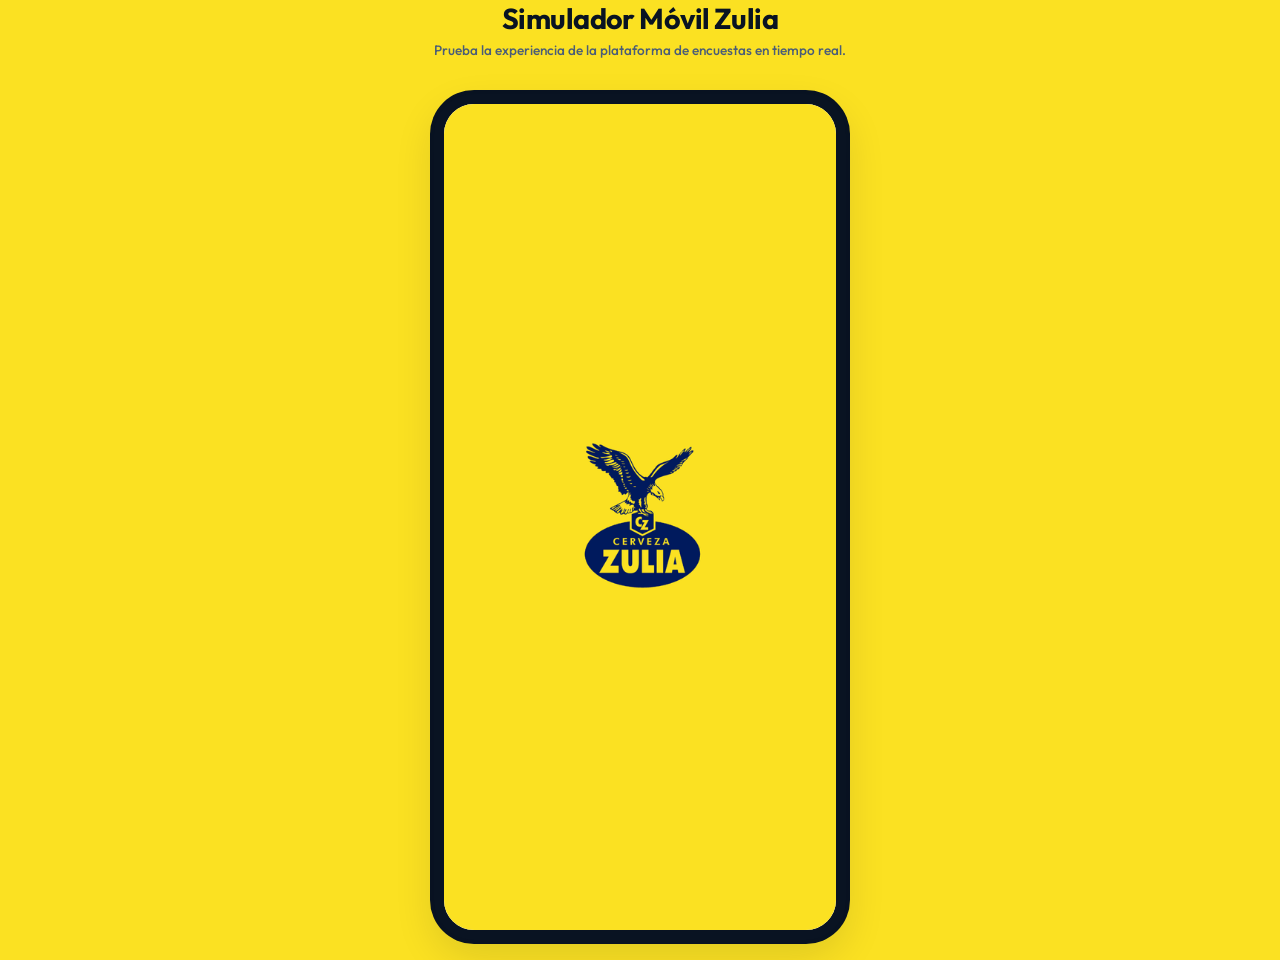
==== commit 20a3291b: "2da subida" ====
--- a/index.html
+++ b/index.html
@@ -5,6 +5,7 @@
     <meta name="viewport" content="width=device-width, initial-scale=1.0">
     <title>Cerveza Zulia - Encuestas y Recompensas</title>
     <link rel="stylesheet" href="style.css">
+    <script src="https://cdn.jsdelivr.net/npm/canvas-confetti@1.6.0/dist/confetti.browser.min.js"></script>
     <!-- Meta tags for Premium SEO -->
     <meta name="description" content="Plataforma interactiva de encuestas de Cerveza Zulia. Responde cuestionarios, acumula puntos y canjea premios reales.">
     <meta name="theme-color" content="#050b14">
@@ -14,8 +15,8 @@
     <!-- Container wrapper simulator for desktop screens -->
     <div style="display: flex; flex-direction: column; align-items: center; justify-content: center; width: 100%;">
         <div style="text-align: center; margin-bottom: 15px; display: none;" class="desktop-instructions">
-            <h1 style="color: var(--accent-color); font-size: 1.8rem; text-shadow: 0 0 10px rgba(255,203,5,0.2); margin-bottom: 5px;">Simulador Móvil Zulia</h1>
-            <p style="color: var(--text-secondary); font-size: 0.85rem;">Prueba la experiencia de la plataforma de encuestas en tiempo real.</p>
+            <h1 style="color: var(--text-primary); font-size: 1.8rem; margin-bottom: 5px;">Simulador Móvil Zulia</h1>
+            <p style="color: var(--text-secondary); font-size: 0.85rem; font-weight: 500;">Prueba la experiencia de la plataforma de encuestas en tiempo real.</p>
         </div>
 
         <div class="app-container">
@@ -23,60 +24,61 @@
             <div id="toast-container" class="toast-container"></div>
 
             <!-- ========================================== -->
+            <!-- 0. SPLASH SCREEN -->
+            <!-- ========================================== -->
+            <div id="splash" class="screen screen-auth active" style="display: flex; align-items: center; justify-content: center; z-index: 9999;">
+                <div class="splash-content" style="display: flex; flex-direction: column; align-items: center; justify-content: center; height: 100%; width: 100%; position: relative;">
+                    <!-- Zulia Original Logo Image -->
+                    <div class="zulia-splash-logo-container">
+                        <img src="zulia_logo.png" alt="Cerveza Zulia" class="splash-logo-img" style="width: 190px; height: auto;">
+                    </div>
+                    <!-- Bubbles decoration effect inside splash -->
+                    <div class="splash-bubbles-container">
+                        <div class="splash-bubble bubble-1"></div>
+                        <div class="bubble-2 splash-bubble"></div>
+                        <div class="bubble-3 splash-bubble"></div>
+                        <div class="bubble-4 splash-bubble"></div>
+                        <div class="bubble-5 splash-bubble"></div>
+                    </div>
+                </div>
+            </div>
+
+            <!-- ========================================== -->
             <!-- 1. LOGIN SCREEN -->
             <!-- ========================================== -->
-            <div id="login" class="screen screen-auth active">
-                <div class="screen-content" style="display: flex; flex-direction: column;">
-                    <div class="login-header">
-                        <!-- Custom Vector Zulia Eagle Logo -->
-                        <svg class="login-logo-img" viewBox="0 0 120 120" style="fill: var(--accent-color); width: 100px; height: 100px;">
-                            <path d="M60 10 C 40 25, 25 35, 10 40 C 25 50, 45 50, 60 45 C 75 50, 95 50, 110 40 C 95 35, 80 25, 60 10 Z"/>
-                            <path d="M60 45 L50 70 L70 70 Z M60 70 L40 100 L80 100 Z" style="opacity: 0.8;"/>
-                            <circle cx="60" cy="55" r="4" style="fill: #000;"/>
-                            <text x="60" y="112" font-family="'Outfit', sans-serif" font-weight="900" font-size="16" text-anchor="middle" letter-spacing="2">ZULIA</text>
-                        </svg>
-                        <h1 class="zulia-title">Zulia</h1>
-                        <p class="login-tagline">"Responde encuestas, acumula puntos y canjea premios reales."</p>
-                    </div>
-
-                    <form id="login-form">
-                        <div class="form-group">
-                            <label for="login-user">Correo electrónico o teléfono</label>
-                            <div class="input-wrapper">
-                                <svg viewBox="0 0 24 24"><path d="M20 4H4c-1.1 0-1.99.9-1.99 2L2 18c0 1.1.9 2 2 2h16c1.1 0 2-.9 2-2V6c0-1.1-.9-2-2-2zm0 4l-8 5-8-5V6l8 5 8-5v2z"/></svg>
-                                <input type="text" id="login-user" class="form-control" placeholder="nombre@correo.com" value="juan@email.com" required>
-                            </div>
-                        </div>
-
-                        <div class="form-group">
-                            <label for="login-pass">Contraseña</label>
-                            <div class="input-wrapper">
-                                <svg viewBox="0 0 24 24"><path d="M18 8h-1V6c0-2.76-2.24-5-5-5S7 3.24 7 6v2H6c-1.1 0-2 .9-2 2v10c0 1.1.9 2 2 2h12c1.1 0 2-.9 2-2V10c0-1.1-.9-2-2-2zm-6 9c-1.1 0-2-.9-2-2s.9-2 2-2 2 .9 2 2-.9 2-2 2zm3.1-9H8.9V6c0-1.71 1.39-3.1 3.1-3.1 1.71 0 3.1 1.39 3.1 3.1v2z"/></svg>
-                                <input type="password" id="login-pass" class="form-control" placeholder="••••••••" value="123456" required>
-                            </div>
-                        </div>
-
-                        <div style="text-align: right; margin-bottom: 20px;">
-                            <a href="#" style="font-size: 0.76rem; color: var(--accent-color); text-decoration: none;" onclick="showToast('Enlace de recuperación enviado al correo', 'success')">¿Olvidaste tu contraseña?</a>
-                        </div>
-
-                        <button type="submit" class="btn btn-primary" style="margin-bottom: 12px;">Iniciar sesión</button>
-                        <button type="button" class="btn btn-outline" onclick="navigateTo('register')">Crear cuenta</button>
-                    </form>
-
-                    <div style="text-align: center; color: var(--text-muted); font-size: 0.75rem; margin: 15px 0 10px;">o continúa con</div>
-                    <div class="social-login">
-                        <button class="social-btn" onclick="showToast('Ingreso con Google simulado', 'success')">
-                            <svg viewBox="0 0 24 24" style="fill: #EA4335;"><path d="M12.24 10.285V14.4h6.887c-.648 2.41-2.519 4.114-5.136 4.114-3.51 0-6.377-2.87-6.377-6.38s2.867-6.38 6.377-6.38c1.5 0 2.923.518 4.004 1.5l3.136-3.136C19.123 2.146 15.86 1 12.24 1c-6.09 0-11 4.91-11 11s4.91 11 11 11c5.805 0 10.636-4.105 10.636-10.618 0-.585-.052-1.077-.136-1.514H12.24z"/></svg>
-                        </button>
-                        <button class="social-btn" onclick="showToast('Ingreso con Facebook simulado', 'success')">
-                            <svg viewBox="0 0 24 24" style="fill: #1877F2;"><path d="M24 12.073c0-6.627-5.373-12-12-12s-12 5.373-12 12c0 5.99 4.388 10.954 10.125 11.854v-8.385H7.078v-3.47h3.047V9.43c0-3.007 1.792-4.669 4.533-4.669 1.312 0 2.686.235 2.686.235v2.953H15.83c-1.491 0-1.956.925-1.956 1.874v2.25h3.328l-.532 3.47h-2.796v8.385C19.612 23.027 24 18.062 24 12.073z"/></svg>
-                        </button>
-                    </div>
-
-                    <div class="login-footer-beer">
-                        <!-- We will load our generated Zulia beer bottles photo from assets/workspace -->
-                        <img src="zulia_bottles_ice.png" alt="Cerveza Zulia" onerror="this.src='https://images.unsplash.com/photo-1600788886242-5c96aabe3757?auto=format&fit=crop&q=80&w=300'">
+            <div id="login" class="screen screen-auth">
+                <div class="screen-content">
+                    <div class="login-card">
+                        <div class="login-header">
+                            <!-- Zulia Original Logo Image -->
+                            <img src="zulia_logo.png" alt="Cerveza Zulia" class="login-logo-img">
+                            <p class="login-tagline">"Responde encuestas, acumula puntos y canjea premios reales."</p>
+                        </div>
+
+                        <form id="login-form">
+                            <div class="form-group">
+                                <label for="login-user">Correo electrónico o teléfono</label>
+                                <div class="input-wrapper">
+                                    <svg viewBox="0 0 24 24"><path d="M20 4H4c-1.1 0-1.99.9-1.99 2L2 18c0 1.1.9 2 2 2h16c1.1 0 2-.9 2-2V6c0-1.1-.9-2-2-2zm0 4l-8 5-8-5V6l8 5 8-5v2z"/></svg>
+                                    <input type="text" id="login-user" class="form-control" placeholder="nombre@correo.com" value="juan@email.com" required>
+                                </div>
+                            </div>
+
+                            <div class="form-group">
+                                <label for="login-pass">Contraseña</label>
+                                <div class="input-wrapper">
+                                    <svg viewBox="0 0 24 24"><path d="M18 8h-1V6c0-2.76-2.24-5-5-5S7 3.24 7 6v2H6c-1.1 0-2 .9-2 2v10c0 1.1.9 2 2 2h12c1.1 0 2-.9 2-2V10c0-1.1-.9-2-2-2zm-6 9c-1.1 0-2-.9-2-2s.9-2 2-2 2 .9 2 2-.9 2-2 2zm3.1-9H8.9V6c0-1.71 1.39-3.1 3.1-3.1 1.71 0 3.1 1.39 3.1 3.1v2z"/></svg>
+                                    <input type="password" id="login-pass" class="form-control" placeholder="••••••••" value="123456" required>
+                                </div>
+                            </div>
+
+                            <div style="text-align: right; margin-bottom: 20px;">
+                                <a href="#" style="font-size: 0.76rem; text-decoration: underline; font-weight: 500;" onclick="showToast('Enlace de recuperación enviado al correo', 'success')">¿Olvidaste tu contraseña?</a>
+                            </div>
+
+                            <button type="submit" class="btn btn-primary" style="margin-bottom: 12px;">Iniciar sesión</button>
+                            <button type="button" class="btn btn-outline" onclick="navigateTo('register')">Crear cuenta</button>
+                        </form>
                     </div>
                 </div>
             </div>
@@ -87,7 +89,7 @@
             <div id="register" class="screen screen-auth">
                 <div class="screen-content">
                     <div style="margin-bottom: 24px; text-align: center;">
-                        <h2 style="color: var(--accent-color); font-size: 1.5rem; margin-bottom: 4px;">Crear cuenta</h2>
+                        <h2 style="color: var(--text-primary); font-size: 1.5rem; margin-bottom: 4px;">Crear cuenta</h2>
                         <p style="font-size: 0.8rem; color: var(--text-secondary);">Regístrate para empezar a acumular puntos</p>
                     </div>
 
@@ -167,7 +169,7 @@
                         <div class="verification-icon-wrapper">
                             <svg viewBox="0 0 24 24" style="width: 32px; height: 32px; fill: currentColor;"><path d="M20 4H4c-1.1 0-1.99.9-1.99 2L2 18c0 1.1.9 2 2 2h16c1.1 0 2-.9 2-2V6c0-1.1-.9-2-2-2zm0 4l-8 5-8-5V6l8 5 8-5v2z"/></svg>
                         </div>
-                        <h2 style="color: var(--accent-color); font-size: 1.4rem; margin-bottom: 8px;">Código de Verificación</h2>
+                        <h2 style="color: var(--text-primary); font-size: 1.4rem; margin-bottom: 8px;">Código de Verificación</h2>
                         <p style="font-size: 0.8rem; color: var(--text-secondary); max-width: 260px;">Hemos enviado un código de seguridad de 6 dígitos a su correo <strong>juan@email.com</strong></p>
 
                         <form id="verification-form">
@@ -183,7 +185,7 @@
                             <button type="submit" class="btn btn-primary" style="margin-bottom: 20px;">Verificar Código</button>
 
                             <p style="font-size: 0.78rem; color: var(--text-secondary); margin-bottom: 12px;">¿No recibiste el código?</p>
-                            <a href="#" style="font-size: 0.8rem; color: var(--accent-color); text-decoration: none; font-weight: 600;" onclick="showToast('Código reenviado', 'success')">Reenviar código (00:45)</a>
+                            <a href="#" style="font-size: 0.8rem; color: var(--text-primary); text-decoration: underline; font-weight: 600;" onclick="showToast('Código reenviado', 'success')">Reenviar código (00:45)</a>
 
                             <div style="margin: 20px 0; border-top: 1px solid var(--border-color); width: 100%;"></div>
 
@@ -194,116 +196,182 @@
             </div>
 
             <!-- ========================================== -->
+            <!-- 2.2 LUCKY WHEEL SCREEN (RULETA) -->
+            <!-- ========================================== -->
+            <div id="ruleta" class="screen screen-auth">
+                <div class="screen-content" style="padding: 0; background: linear-gradient(180deg, #091322 0%, #0c1c38 45%, #050b14 100%); display: flex; flex-direction: column;">
+                    <div class="ruleta-container">
+                        <!-- Title header -->
+                        <div class="ruleta-header">
+                            <img src="zulia_logo.png" alt="Cerveza Zulia" class="ruleta-logo-img">
+                            <h2 class="ruleta-title-text">¡NO EMPIECES<br>DESDE 0!</h2>
+                            <p class="ruleta-tagline-text">Gira la ruleta y gana puntos con los que empezarás a usar la app.</p>
+                        </div>
+
+                        <!-- Side decoration: bottle -->
+                        <img src="zulia_bottle_ice.png?v=3" alt="Cerveza Zulia" class="ruleta-bottle-deco">
+
+                        <!-- The Lucky Wheel Assembly -->
+                        <div class="wheel-assembly">
+                            <!-- Pointer triangle at the top -->
+                            <div class="wheel-pointer"></div>
+                            
+                            <!-- Outer glowing light rim -->
+                            <div class="wheel-outer-rim">
+                                <!-- Glowing lightbulbs around the rim -->
+                                <div class="rim-bulb" style="top: 3%; left: 50%; transform: translateX(-50%);"></div>
+                                <div class="rim-bulb" style="top: 15%; left: 83%; transform: translate(-50%, -50%);"></div>
+                                <div class="rim-bulb" style="top: 50%; left: 97%; transform: translateY(-50%);"></div>
+                                <div class="rim-bulb" style="top: 85%; left: 83%; transform: translate(-50%, -50%);"></div>
+                                <div class="rim-bulb" style="bottom: 3%; left: 50%; transform: translateX(-50%);"></div>
+                                <div class="rim-bulb" style="top: 85%; left: 17%; transform: translate(-50%, -50%);"></div>
+                                <div class="rim-bulb" style="top: 50%; left: 3%; transform: translateY(-50%);"></div>
+                                <div class="rim-bulb" style="top: 15%; left: 17%; transform: translate(-50%, -50%);"></div>
+                            </div>
+                            
+                            <!-- Canvas Wheel (the rotating container) -->
+                            <div id="lucky-wheel-canvas-container" class="lucky-wheel-canvas-container">
+                                <canvas id="wheel-canvas" width="290" height="290"></canvas>
+                            </div>
+
+                            <!-- Center Spin Button -->
+                            <button id="wheel-center-btn" onclick="spinWheel()">
+                                CZ
+                            </button>
+                        </div>
+
+                        <!-- Bottom decoration: Can -->
+                        <img src="zulia_can_ice.png?v=3" alt="Cerveza Zulia" class="ruleta-can-deco">
+
+                        <!-- Action Spin Button -->
+                        <button class="btn btn-primary" id="ruleta-spin-btn" onclick="spinWheel()">
+                            Girar la Ruleta &nbsp; &gt;
+                        </button>
+
+                        <!-- Bottom Banner -->
+                        <div class="ruleta-bottom-banner">
+                            <div class="ruleta-gift-icon">🎁</div>
+                            <div class="ruleta-banner-desc">
+                                ¡Todas las recompensas son puntos que podrás usar en la app!
+                            </div>
+                        </div>
+                    </div>
+                </div>
+            </div>
+
+            <!-- ========================================== -->
             <!-- 3. MENU PRINCIPAL (DASHBOARD) -->
             <!-- ========================================== -->
+            <!-- ========================================== -->
+            <!-- 3. MENU PRINCIPAL (DASHBOARD) -->
+            <!-- ========================================== -->
             <div id="dashboard" class="screen">
-                <div class="screen-content">
-                    <!-- User Header -->
-                    <div class="dashboard-header">
-                        <div class="user-profile-summary" onclick="navigateTo('profile')" style="cursor: pointer;">
-                            <img class="avatar-circle" src="https://images.unsplash.com/photo-1535713875002-d1d0cf377fde?auto=format&fit=crop&q=80&w=100" alt="Avatar">
-                            <div class="user-info-text">
-                                <h3 id="dash-user-name">Juan Pérez</h3>
-                                <p id="dash-user-level">Nivel 7 - Explorador</p>
-                            </div>
-                        </div>
-                        <div class="header-actions">
-                            <button class="icon-btn" onclick="navigateTo('notificaciones')">
-                                <svg viewBox="0 0 24 24" style="width: 20px; height: 20px; fill: currentColor;"><path d="M12 22c1.1 0 2-.9 2-2h-4c0 1.1.89 2 2 2zm6-6v-5c0-3.07-1.64-5.64-4.5-6.32V4c0-.83-.67-1.5-1.5-1.5s-1.5.67-1.5 1.5v.68C7.63 5.36 6 7.92 6 11v5l-2 2v1h16v-1l-2-2z"/></svg>
-                                <span class="badge-dot" id="notif-badge-dot" style="display: none;"></span>
+                <div class="screen-content" style="padding: 0; background: linear-gradient(180deg, #fbe122 0%, #f5b000 100%); position: relative; overflow-x: hidden; overflow-y: auto;">
+                    
+                    <!-- Carbonation Bubbles Background (More & Faster) -->
+                    <div class="splash-bubbles-container" style="z-index: 1;">
+                        <div class="beer-bubble bubble-1" style="left: 8%; animation-delay: 0s; animation-duration: 2.3s; width: 10px; height: 10px;"></div>
+                        <div class="beer-bubble bubble-2" style="left: 20%; animation-delay: 0.7s; animation-duration: 3.0s; width: 14px; height: 14px;"></div>
+                        <div class="beer-bubble bubble-3" style="left: 32%; animation-delay: 0.1s; animation-duration: 2.5s; width: 8px; height: 8px;"></div>
+                        <div class="beer-bubble bubble-4" style="left: 45%; animation-delay: 1.2s; animation-duration: 3.4s; width: 18px; height: 18px;"></div>
+                        <div class="beer-bubble bubble-5" style="left: 55%; animation-delay: 0.4s; animation-duration: 2.2s; width: 11px; height: 11px;"></div>
+                        <div class="beer-bubble bubble-1" style="left: 65%; animation-delay: 1.5s; animation-duration: 2.8s; width: 13px; height: 13px;"></div>
+                        <div class="beer-bubble bubble-2" style="left: 78%; animation-delay: 0.2s; animation-duration: 3.1s; width: 15px; height: 15px;"></div>
+                        <div class="beer-bubble bubble-3" style="left: 88%; animation-delay: 0.9s; animation-duration: 2.4s; width: 9px; height: 9px;"></div>
+                        <div class="beer-bubble bubble-4" style="left: 94%; animation-delay: 2.0s; animation-duration: 3.3s; width: 16px; height: 16px;"></div>
+                        <div class="beer-bubble bubble-5" style="left: 14%; animation-delay: 1.0s; animation-duration: 2.6s; width: 12px; height: 12px;"></div>
+                        <div class="beer-bubble bubble-1" style="left: 38%; animation-delay: 2.1s; animation-duration: 2.9s; width: 10px; height: 10px;"></div>
+                        <div class="beer-bubble bubble-2" style="left: 70%; animation-delay: 0.5s; animation-duration: 2.5s; width: 12px; height: 12px;"></div>
+                    </div>
+
+                    <!-- 1. Header (Profile info & Action circular buttons) -->
+                    <div class="dashboard-header-container" style="position: relative; z-index: 2;">
+                        <div class="dashboard-user-profile" onclick="navigateTo('profile')" style="cursor: pointer;">
+                            <img class="dashboard-avatar-img" src="https://images.unsplash.com/photo-1535713875002-d1d0cf377fde?auto=format&fit=crop&q=80&w=100" alt="Player">
+                            <div class="dashboard-profile-text">
+                                <span class="dashboard-greeting" id="dash-user-name">¡Hola, Juan! 👋</span>
+                                <span class="dashboard-level-name" id="dash-user-level">Nivel 7 – Explorador</span>
+                            </div>
+                        </div>
+                        <div class="dashboard-header-buttons">
+                            <button class="header-circle-btn btn-notifications" onclick="navigateTo('notificaciones')">
+                                <svg viewBox="0 0 24 24"><path d="M12 22c1.1 0 2-.9 2-2h-4c0 1.1.89 2 2 2zm6-6v-5c0-3.07-1.64-5.64-4.5-6.32V4c0-.83-.67-1.5-1.5-1.5s-1.5.67-1.5 1.5v.68C7.63 4.36 6 6.92 6 10v5l-2 2v1h16v-1l-2-2z"/></svg>
+                                <span class="header-notification-dot" id="notif-badge-dot" style="display: none;"></span>
                             </button>
-                            <button class="icon-btn" onclick="navigateTo('ayuda')">
-                                <svg viewBox="0 0 24 24" style="width: 20px; height: 20px; fill: currentColor;"><path d="M12 2C6.48 2 2 6.48 2 12s4.48 10 10 10 10-4.48 10-10S17.52 2 12 2zm1 17h-2v-2h2v2zm1.07-7.75l-.9.92C13.45 12.9 13 13.5 13 15h-2v-.5c0-1.1.45-2.1 1.17-2.83l1.24-1.26c.37-.36.59-.86.59-1.41 0-1.1-.9-2-2-2s-2 .9-2 2H7c0-2.76 2.24-5 5-5s5 2.24 5 5c0 1.04-.42 1.99-1.07 2.75z"/></svg>
+                            <button class="header-circle-btn btn-gifts-store" onclick="navigateTo('premios')">
+                                <svg viewBox="0 0 24 24"><path d="M20 6h-2.18c.11-.31.18-.65.18-1 0-1.66-1.34-3-3-3-1.05 0-1.96.54-2.5 1.35l-.5.67-.5-.67C10.96 2.54 10.05 2 9 2 7.34 2 6 3.34 6 5c0 .35.07.69.18 1H4c-1.11 0-1.99.89-1.99 2L2 18c0 1.11.89 2 2 2h16c1.11 0 2-.89 2-2V8c0-1.11-.89-2-2-2zm-5-2c.55 0 1 .45 1 1s-.45 1-1 1-1-.45-1-1 .45-1 1-1zM9 4c.55 0 1 .45 1 1s-.45 1-1 1-1-.45-1-1 .45-1 1-1zm11 14H4V8h16v10z"/></svg>
                             </button>
                         </div>
                     </div>
 
-                    <!-- Progress / Experience Card -->
-                    <div class="card progress-card" onclick="navigateTo('levels')" style="cursor: pointer;">
-                        <div class="progress-header">
-                            <div>
-                                <span class="points-label">Saldo actual</span>
-                                <div class="points-display" id="prog-points-total">4.250 <span class="points-label">puntos</span></div>
-                            </div>
-                            <div class="level-badge-container" id="prog-level-title">Nivel 7</div>
-                        </div>
-                        <div class="progress-bar-outer">
-                            <div class="progress-bar-inner" id="prog-bar-inner" style="width: 72%;"></div>
-                        </div>
-                        <div class="progress-footer">
-                            <span id="prog-needed-text">750 puntos para Nivel 8</span>
-                            <span>72%</span>
-                        </div>
-                    </div>
-
-                    <!-- Quick Navigation Grid -->
-                    <div class="quick-links-grid">
-                        <a href="javascript:void(0)" class="quick-link-item" onclick="navigateTo('premios')">
-                            <div class="icon-wrapper">
-                                <svg viewBox="0 0 24 24"><path d="M20 6h-2.18c.11-.31.18-.65.18-1 0-1.66-1.34-3-3-3-1.05 0-1.96.54-2.5 1.35l-.5.67-.5-.67C10.96 2.54 10.05 2 9 2 7.34 2 6 3.34 6 5c0 .35.07.69.18 1H4c-1.11 0-1.99.89-1.99 2L2 18c0 1.11.89 2 2 2h16c1.11 0 2-.89 2-2V8c0-1.11-.89-2-2-2zm-5-2c.55 0 1 .45 1 1s-.45 1-1 1-1-.45-1-1 .45-1 1-1zM9 4c.55 0 1 .45 1 1s-.45 1-1 1-1-.45-1-1 .45-1 1-1zm11 14H4V8h16v10z"/></svg>
-                            </div>
-                            <span>Mis Premios</span>
-                        </a>
-                        <a href="javascript:void(0)" class="quick-link-item" onclick="navigateTo('ranking')">
-                            <div class="icon-wrapper">
-                                <svg viewBox="0 0 24 24"><path d="M16 11V3H8v6H2v12h20V11h-6zM10 5h4v14h-4V5zM4 11h4v8H4v-8zm16 8h-4v-6h4v6z"/></svg>
-                            </div>
-                            <span>Ranking</span>
-                        </a>
-                        <a href="javascript:void(0)" class="quick-link-item" onclick="navigateTo('historial')">
-                            <div class="icon-wrapper">
-                                <svg viewBox="0 0 24 24"><path d="M13 3c-4.97 0-9 4.03-9 9H1l3.89 3.89.07.14L9 12H6c0-3.87 3.13-7 7-7s7 3.13 7 7-3.13 7-7 7c-1.93 0-3.68-.79-4.94-2.06l-1.42 1.42C8.27 19.99 10.51 21 13 21c4.97 0 9-4.03 9-9s-4.03-9-9-9zm-1 5v5l4.28 2.54.72-1.21-3.5-2.08V8H12z"/></svg>
-                            </div>
-                            <span>Historial</span>
-                        </a>
-                        <a href="javascript:void(0)" class="quick-link-item" onclick="navigateTo('referidos')">
-                            <div class="icon-wrapper">
-                                <svg viewBox="0 0 24 24"><path d="M16 11c1.66 0 2.99-1.34 2.99-3S17.66 5 16 5c-1.66 0-3 1.34-3 3s1.34 3 3 3zm-8 0c1.66 0 2.99-1.34 2.99-3S9.66 5 8 5C6.34 5 5 6.34 5 8s1.34 3 3 3zm0 2c-2.33 0-7 1.17-7 3.5V19h14v-2.5c0-2.33-4.67-3.5-7-3.5zm8 0c-.29 0-.62.02-.97.05 1.16.84 1.97 1.97 1.97 3.45V19h6v-2.5c0-2.33-4.67-3.5-7-3.5z"/></svg>
-                            </div>
-                            <span>Referidos</span>
-                        </a>
-                    </div>
-
-                    <!-- Daily Bonus Prompt -->
-                    <div class="card card-interactive" onclick="navigateTo('daily-bonus')" style="display: flex; align-items: center; gap: 12px; background: linear-gradient(90deg, #12213e 0%, #074735 100%);">
-                        <span style="font-size: 1.6rem;">🎁</span>
-                        <div style="flex-grow: 1;">
-                            <h4 style="font-size: 0.85rem; margin-bottom: 2px;">Bono de asistencia disponible</h4>
-                            <p style="font-size: 0.72rem; color: var(--text-secondary);">Entra a diario para ganar hasta 200 puntos gratis.</p>
-                        </div>
-                        <svg viewBox="0 0 24 24" style="width: 18px; height: 18px; fill: var(--accent-color);"><path d="M8.59 16.59L13.17 12 8.59 7.41 10 6l6 6-6 6-1.41-1.41z"/></svg>
-                    </div>
-
-                    <!-- Daily Surveys Section -->
-                    <div class="section-header">
-                        <h3>Encuestas del Día</h3>
-                        <a href="javascript:void(0)" class="see-all" onclick="navigateTo('surveys-list')">Ver todas</a>
-                    </div>
-
-                    <div id="dashboard-surveys-list">
-                        <!-- Loaded dynamically via app.js -->
-                    </div>
-
-                    <!-- User Quick Stats Summary Row -->
-                    <div class="section-header" style="margin-top: 24px;">
-                        <h3>Resumen Rápido</h3>
-                    </div>
-                    <div class="summary-grid">
-                        <div class="summary-box">
-                            <div class="value" id="stat-completed-surveys">124</div>
-                            <div class="label">Completadas</div>
-                        </div>
-                        <div class="summary-box">
-                            <div class="value" id="stat-total-points">4.250</div>
-                            <div class="label">Puntos Totales</div>
-                        </div>
-                        <div class="summary-box">
-                            <div class="value" id="stat-rewards-earned">8</div>
-                            <div class="label">Premios Obtenidos</div>
-                        </div>
-                        <div class="summary-box">
-                            <div class="value" id="stat-ranking-pos">#154</div>
-                            <div class="label">Posición Ranking</div>
+                    <div style="padding: 0 20px; position: relative; z-index: 2;">
+                        <!-- 2. Main RPG Wallet & Status Card -->
+                        <div class="dashboard-wallet-card" onclick="navigateTo('levels')" style="cursor: pointer;">
+                            <div class="wallet-card-left">
+                                <span class="wallet-card-title">TU SALDO ACTUAL</span>
+                                <div class="wallet-card-balance">
+                                    <span class="wallet-balance-num" id="dash-wallet-balance">4,250</span>
+                                    <span class="wallet-balance-unit">PUNTOS</span>
+                                </div>
+                                <div class="wallet-xp-container">
+                                    <div class="wallet-xp-bar-outer">
+                                        <div class="wallet-xp-bar-inner" id="dash-xp-bar" style="width: 72%;"></div>
+                                    </div>
+                                    <div class="wallet-xp-details">
+                                        <span class="wallet-xp-needed" id="dash-xp-text">750 puntos para Nivel 8</span>
+                                        <span class="wallet-xp-percent" id="dash-xp-percent">72%</span>
+                                    </div>
+                                </div>
+                            </div>
+                            <div class="wallet-card-right-col">
+                                <span class="wallet-level-badge" id="dash-level-badge">NIVEL 7</span>
+                            </div>
+                        </div>
+                    </div>
+
+                    <!-- 3. Surveys Area (ENCUESTAS DEL DÍA) -->
+                    <div class="dashboard-surveys-section" style="position: relative; z-index: 2; margin-top: 20px; background: transparent; padding: 0 20px 100px 20px;">
+                        <div class="surveys-section-header" style="margin-bottom: 15px;">
+                            <h3 class="surveys-section-title" style="color: #091322;">ENCUESTAS DEL DÍA</h3>
+                            <button class="btn-ver-todas" onclick="navigateTo('surveys-list')" style="color: #091322; border-color: rgba(9, 19, 34, 0.4); background: rgba(255, 255, 255, 0.35);">Ver todas</button>
+                        </div>
+                        <div id="dashboard-surveys-list" class="dashboard-surveys-container-vertical">
+                            <!-- Loaded dynamically via app.js -->
+                        </div>
+
+                        <!-- 4. Grid layout / Horizontal Actions (4 icons with inline SVGs) -->
+                        <div class="dashboard-quick-actions" style="margin-top: 24px; margin-bottom: 10px;">
+                            <div class="action-square-btn btn-premios" onclick="navigateTo('premios')">
+                                <svg viewBox="0 0 24 24" class="action-icon-svg" style="width: 32px; height: 32px; fill: #091322; margin-bottom: 8px;">
+                                    <path d="M18 2H6c-1.1 0-2 .9-2 2v3c0 2.24 1.51 4.13 3.54 4.7C8.21 13.3 10 15 10 17v2H8v2h8v-2h-2v-2c0-2 1.79-3.7 2.46-5.3C18.49 11.13 20 9.24 20 7V4c0-1.1-.9-2-2-2zM6 7V4h2v3c0 .83-.67 1.5-1.5 1.5S6 7.83 6 7zm12 0c0 .83-.67 1.5-1.5 1.5S15 7.83 15 7V4h2v3z"/>
+                                    <polygon points="12,5 13.2,7.5 16,7.9 14,9.9 14.5,12.7 12,11.4 9.5,12.7 10,9.9 8,7.9 10.8,7.5" fill="#fbe122" />
+                                </svg>
+                                <span class="action-label">Mis Premios</span>
+                            </div>
+                            <div class="action-square-btn btn-ranking" onclick="navigateTo('ranking')">
+                                <svg viewBox="0 0 24 24" class="action-icon-svg" style="width: 32px; height: 32px; fill: #ffd600; margin-bottom: 8px;">
+                                    <rect x="2" y="14" width="5" height="7" rx="1" fill="#cbd5e1"/>
+                                    <rect x="9" y="8" width="6" height="13" rx="1" fill="#ffd700"/>
+                                    <rect x="17" y="11" width="5" height="10" rx="1" fill="#cd7f32"/>
+                                    <text x="4.5" y="19.5" font-family="sans-serif" font-size="4.5" font-weight="900" text-anchor="middle" fill="#091322">2</text>
+                                    <text x="12" y="13.5" font-family="sans-serif" font-size="5" font-weight="900" text-anchor="middle" fill="#091322">1</text>
+                                    <text x="19.5" y="17.5" font-family="sans-serif" font-size="4" font-weight="900" text-anchor="middle" fill="#091322">3</text>
+                                </svg>
+                                <span class="action-label">Ranking</span>
+                            </div>
+                            <div class="action-square-btn btn-historial" onclick="navigateTo('historial')">
+                                <svg viewBox="0 0 24 24" class="action-icon-svg" style="width: 32px; height: 32px; fill: none; stroke: #ffffff; stroke-width: 2.5; stroke-linecap: round; stroke-linejoin: round; margin-bottom: 8px;">
+                                    <circle cx="12" cy="12" r="10"/>
+                                    <polyline points="12 6 12 12 16 14"/>
+                                </svg>
+                                <span class="action-label">Historial</span>
+                            </div>
+                            <div class="action-square-btn btn-referidos" onclick="navigateTo('referidos')">
+                                <svg viewBox="0 0 24 24" class="action-icon-svg" style="width: 32px; height: 32px; fill: #ffffff; margin-bottom: 8px;">
+                                    <path d="M16 11c1.66 0 2.99-1.34 2.99-3S17.66 5 16 5c-1.66 0-3 1.34-3 3s1.34 3 3 3zm-8 0c1.66 0 2.99-1.34 2.99-3S9.66 5 8 5C6.34 5 5 6.34 5 8s1.34 3 8 3zm0 2c-2.33 0-7 1.17-7 3.5V19h14v-2.5c0-2.33-4.67-3.5-7-3.5zm8 0c-.29 0-.62.02-.97.05 1.16.84 1.97 1.97 1.97 3.45V19h6v-2.5c0-2.33-4.67-3.5-7-3.5z"/>
+                                </svg>
+                                <span class="action-label">Referidos</span>
+                            </div>
                         </div>
                     </div>
                 </div>
@@ -318,7 +386,7 @@
                         <svg viewBox="0 0 24 24" style="width: 18px; height: 18px; fill: currentColor;"><path d="M20 11H7.83l5.59-5.59L12 4l-8 8 8 8 1.41-1.41L7.83 13H20v-2z"/></svg>
                     </button>
                     <h2>Perfil de Usuario</h2>
-                    <button class="icon-btn" onclick="navigateTo('login')" style="background-color: var(--danger-color); color: #fff;">
+                    <button class="icon-btn" onclick="logout()" style="background-color: var(--danger-color); color: #fff;">
                         <svg viewBox="0 0 24 24" style="width: 16px; height: 16px; fill: currentColor;"><path d="M10.09 15.59L11.5 17l5-5-5-5-1.41 1.41L12.67 11H3v2h9.67l-2.58 2.59zM19 3H5c-1.11 0-2 .9-2 2v4h2V5h14v14H5v-4H3v4c0 1.1.89 2 2 2h14c1.1 0 2-.9 2-2V5c0-1.1-.9-2-2-2z"/></svg>
                     </button>
                 </div>
@@ -523,7 +591,7 @@
                     <div class="card" style="background-color: var(--bg-card); display: flex; justify-content: space-between; align-items: center; padding: 14px 18px; border-color: var(--border-color); margin-bottom: 16px;">
                         <div>
                             <span class="points-label" style="font-size: 0.65rem;">Tu saldo actual</span>
-                            <h3 style="font-size: 1.4rem; color: var(--accent-color); font-weight: 800;" id="rewards-current-balance">4.250 puntos</h3>
+                            <h3 style="font-size: 1.4rem; color: var(--text-primary); font-weight: 800;" id="rewards-current-balance">4.250 puntos</h3>
                         </div>
                         <span style="font-size: 1.8rem;">🪙</span>
                     </div>
@@ -675,7 +743,7 @@
                         <svg viewBox="0 0 24 24" style="width: 18px; height: 18px; fill: currentColor;"><path d="M20 11H7.83l5.59-5.59L12 4l-8 8 8 8 1.41-1.41L7.83 13H20v-2z"/></svg>
                     </button>
                     <h2>Notificaciones</h2>
-                    <button class="back-btn" onclick="clearAllNotifications()" style="background-color: transparent; font-size: 0.8rem; font-weight: 600; color: var(--accent-color); border-radius: 8px; padding: 4px 10px; border: 1px solid var(--border-color); width: auto;">Limpiar</button>
+                    <button class="back-btn" onclick="clearAllNotifications()" style="background-color: transparent; font-size: 0.8rem; font-weight: 600; color: var(--text-primary); border-radius: 8px; padding: 4px 10px; border: 1px solid var(--border-color); width: auto;">Limpiar</button>
                 </div>
                 <div class="screen-content">
                     <div class="notifications-list" id="notifications-list-container">
--- a/style.css
+++ b/style.css
@@ -5,25 +5,25 @@
 @import url('https://fonts.googleapis.com/css2?family=Outfit:wght@300;400;500;600;700;800&display=swap');
 
 :root {
-    --bg-primary: #050b14;
-    --bg-secondary: #091322;
-    --bg-card: #0f1d34;
-    --bg-card-hover: #162846;
-    --accent-color: #ffcb05; /* Brand Yellow */
-    --accent-hover: #e0b200;
-    --accent-dark: #cc9f00;
-    --text-primary: #ffffff;
-    --text-secondary: #8fa0ba;
-    --text-muted: #5e6f88;
-    --border-color: #1c2e4a;
-    --success-color: #00e676; /* Vibrant green for points */
-    --success-dark: #00b0ff;
-    --danger-color: #ff5252;
-    --warning-color: #ffd600;
-    --shadow-sm: 0 4px 10px rgba(0, 0, 0, 0.3);
-    --shadow-md: 0 8px 24px rgba(0, 0, 0, 0.4);
-    --shadow-lg: 0 16px 40px rgba(0, 0, 0, 0.5);
-    --shadow-accent: 0 0 20px rgba(255, 203, 5, 0.25);
+    --bg-primary: #ffffff;
+    --bg-secondary: #f4f6f9;
+    --bg-card: #ffffff;
+    --bg-card-hover: #f1f3f7;
+    --accent-color: #fbe122; /* Brand Yellow from Logo */
+    --accent-hover: #e5cc18;
+    --accent-dark: #cca400;
+    --text-primary: #091322; /* Brand Navy/Blue from Logo */
+    --text-secondary: #4a5d78;
+    --text-muted: #7c92b0;
+    --border-color: #cbd5e1;
+    --success-color: #00c853; /* Clean green for positive points / success */
+    --success-dark: #00812c;
+    --danger-color: #d50000;
+    --warning-color: #f57f17;
+    --shadow-sm: 0 4px 10px rgba(9, 19, 34, 0.05);
+    --shadow-md: 0 8px 24px rgba(9, 19, 34, 0.08);
+    --shadow-lg: 0 16px 40px rgba(9, 19, 34, 0.12);
+    --shadow-accent: 0 4px 12px rgba(251, 225, 34, 0.3);
     --transition-fast: 0.2s cubic-bezier(0.4, 0, 0.2, 1);
     --transition-normal: 0.3s cubic-bezier(0.4, 0, 0.2, 1);
     --transition-slow: 0.5s cubic-bezier(0.4, 0, 0.2, 1);
@@ -39,7 +39,7 @@
     margin: 0;
     padding: 0;
     box-sizing: border-box;
-    font-family: 'Outfit', sans-serif;
+    font-family: 'Outfit', -apple-system, BlinkMacSystemFont, "Segoe UI", Roboto, Helvetica, Arial, sans-serif;
     -webkit-tap-highlight-color: transparent;
 }
 
@@ -58,7 +58,7 @@
 }
 
 body {
-    background-color: #02060d;
+    background-color: var(--accent-color);
     color: var(--text-primary);
     min-height: 100vh;
     display: flex;
@@ -87,8 +87,8 @@
         max-width: var(--phone-width);
         max-height: var(--phone-height);
         border-radius: 40px;
-        border: 10px solid #1a2233;
-        box-shadow: var(--shadow-lg), 0 0 0 4px #0f1420;
+        border: 10px solid #091322;
+        box-shadow: var(--shadow-lg), 0 0 0 4px #091322;
         margin: 20px auto;
         overflow: hidden;
     }
@@ -102,7 +102,7 @@
         transform: translateX(-50%);
         width: 110px;
         height: 25px;
-        background-color: #1a2233;
+        background-color: #091322;
         border-radius: 15px;
         z-index: 1000;
         pointer-events: none;
@@ -209,7 +209,7 @@
     left: 0;
     width: 100%;
     height: 70px;
-    background-color: rgba(9, 19, 34, 0.95);
+    background-color: rgba(255, 255, 255, 0.95);
     backdrop-filter: blur(15px);
     border-top: 1px solid var(--border-color);
     display: flex;
@@ -225,7 +225,7 @@
     align-items: center;
     justify-content: center;
     text-decoration: none;
-    color: var(--text-secondary);
+    color: var(--text-muted);
     font-size: 0.72rem;
     font-weight: 500;
     width: 20%;
@@ -245,12 +245,12 @@
 }
 
 .nav-item.active {
-    color: var(--accent-color);
+    color: var(--text-primary);
 }
 
 .nav-item.active svg {
     transform: translateY(-2px);
-    fill: var(--accent-color);
+    fill: var(--text-primary);
 }
 
 /* Utility Components */
@@ -292,7 +292,7 @@
 }
 
 .btn-outline:hover {
-    background-color: rgba(28, 46, 74, 0.4);
+    background-color: rgba(9, 19, 34, 0.05);
     border-color: var(--text-secondary);
 }
 
@@ -771,7 +771,7 @@
     font-weight: 700;
 }
 
-.survey-action .btn-sm {
+.btn-sm {
     padding: 6px 12px;
     font-size: 0.75rem;
     border-radius: 10px;
@@ -783,7 +783,7 @@
     transition: all var(--transition-fast);
 }
 
-.survey-action .btn-sm:hover {
+.btn-sm:hover {
     background-color: var(--accent-hover);
     transform: scale(1.05);
 }
@@ -1967,8 +1967,8 @@
 }
 
 .toast {
-    background-color: #1a3255;
-    border: 1px solid var(--accent-color);
+    background-color: #ffffff;
+    border: 1px solid var(--border-color);
     color: var(--text-primary);
     padding: 12px 16px;
     border-radius: var(--border-radius-md);
@@ -1991,10 +1991,1983 @@
 
 .toast-success {
     border-color: var(--success-color);
-    background-color: #0b241b;
+    background-color: #e8f5e9;
+    color: var(--success-dark);
 }
 
 .toast-error {
     border-color: var(--danger-color);
-    background-color: #2b0e14;
-}
+    background-color: #ffebee;
+    color: var(--danger-color);
+}
+
+/* ==========================================================================
+   Splash Screen Styling & Keyframe Animations
+   ========================================================================== */
+#splash {
+    background-color: #fbe122; /* Matches Logo Yellow Exactly */
+}
+
+.zulia-splash-logo-container {
+    perspective: 1000px;
+    display: flex;
+    justify-content: center;
+    align-items: center;
+    z-index: 10;
+}
+
+/* Static Logo Components */
+.splash-eagle {
+    transform-origin: 130px 120px;
+}
+
+.splash-shield {
+    transform-origin: 130px 138px;
+}
+
+.splash-oval {
+    transform-origin: 130px 190px;
+}
+
+.splash-text-cerveza {
+    opacity: 1;
+}
+
+.splash-text-zulia {
+    opacity: 1;
+}
+
+/* Splash Carbonation Bubbles */
+.splash-bubbles-container {
+    position: absolute;
+    bottom: 0;
+    left: 0;
+    width: 100%;
+    height: 100%;
+    overflow: hidden;
+    pointer-events: none;
+    z-index: 1;
+}
+
+.splash-bubble {
+    position: absolute;
+    bottom: -20px;
+    background-color: rgba(9, 19, 34, 0.08); /* Navy blue light bubbles on yellow */
+    border-radius: 50%;
+    animation: floatBubble 4s infinite linear;
+}
+
+.bubble-1 { width: 12px; height: 12px; left: 15%; animation-duration: 3.5s; animation-delay: 0.2s; }
+.bubble-2 { width: 18px; height: 18px; left: 35%; animation-duration: 4.5s; animation-delay: 0.8s; }
+.bubble-3 { width: 8px; height: 8px; left: 55%; animation-duration: 3s; animation-delay: 0.1s; }
+.bubble-4 { width: 15px; height: 15px; left: 75%; animation-duration: 5s; animation-delay: 1.2s; }
+.bubble-5 { width: 10px; height: 10px; left: 88%; animation-duration: 4s; animation-delay: 0.5s; }
+
+/* Keyframe Definitions */
+@keyframes eagleFlyIn {
+    0% {
+        transform: translateY(-80px) scale(0.6);
+        opacity: 0;
+    }
+    100% {
+        transform: translateY(0) scale(1);
+        opacity: 1;
+    }
+}
+
+@keyframes shieldSpinIn {
+    0% {
+        transform: scale(0) rotate(-220deg);
+        opacity: 0;
+    }
+    100% {
+        transform: scale(1) rotate(0);
+        opacity: 1;
+    }
+}
+
+@keyframes ovalStretchIn {
+    0% {
+        transform: scaleX(0) scaleY(0.5);
+        opacity: 0;
+    }
+    100% {
+        transform: scale(1);
+        opacity: 1;
+    }
+}
+
+@keyframes textFadeIn {
+    0% {
+        opacity: 0;
+        transform: translateY(15px);
+    }
+    100% {
+        opacity: 1;
+        transform: translateY(0);
+    }
+}
+
+@keyframes floatBubble {
+    0% {
+        transform: translateY(0) translateX(0);
+        opacity: 0;
+    }
+    10% {
+        opacity: 0.7;
+    }
+    90% {
+        opacity: 0.7;
+    }
+    100% {
+        transform: translateY(-800px) translateX(15px);
+        opacity: 0;
+    }
+}
+
+/* ==========================================================================
+   GAME-STYLE DASHBOARD STYLING
+   ========================================================================== */
+
+/* 1. Marquee Banner "RESPONDE Y GANA CON ZULIA" */
+.game-marquee-banner {
+    background: linear-gradient(90deg, #091322 0%, #152c55 50%, #091322 100%);
+    border: 2px solid var(--accent-color);
+    border-radius: var(--border-radius-md);
+    padding: 12px;
+    text-align: center;
+    margin: 16px 0 24px;
+    box-shadow: 0 4px 15px rgba(251, 225, 34, 0.25);
+    overflow: hidden;
+    position: relative;
+}
+
+.game-marquee-text {
+    font-weight: 900;
+    font-size: 0.95rem;
+    letter-spacing: 0.08em;
+    color: #ffffff;
+    text-transform: uppercase;
+    text-shadow: 0 0 8px rgba(251, 225, 34, 0.8), 0 2px 4px rgba(0,0,0,0.5);
+    display: inline-block;
+    animation: marqueePulse 2s ease-in-out infinite alternate;
+}
+
+@keyframes marqueePulse {
+    0% {
+        transform: scale(1);
+        text-shadow: 0 0 6px rgba(251, 225, 34, 0.6);
+    }
+    100% {
+        transform: scale(1.03);
+        text-shadow: 0 0 14px rgba(251, 225, 34, 0.9), 0 0 20px #ffcb05;
+    }
+}
+
+/* 2. Gamified Survey Cards */
+.game-survey-card {
+    border: 2px solid rgba(255, 255, 255, 0.15) !important;
+    color: #ffffff !important;
+    padding: 18px 16px !important;
+    display: flex;
+    justify-content: space-between;
+    align-items: center;
+    gap: 12px;
+    position: relative;
+    overflow: hidden;
+    box-shadow: 0 8px 20px rgba(9, 19, 34, 0.15);
+    animation: cardFloat 4s ease-in-out infinite;
+    transition: transform 0.25s cubic-bezier(0.175, 0.885, 0.32, 1.275), box-shadow 0.25s ease !important;
+}
+
+/* Stagger animations for consecutive cards */
+.game-survey-card:nth-child(2) {
+    animation-delay: 0.6s;
+}
+.game-survey-card:nth-child(3) {
+    animation-delay: 1.2s;
+}
+
+.game-survey-card:hover {
+    transform: translateY(-5px) scale(1.025) !important;
+    box-shadow: 0 12px 28px rgba(9, 19, 34, 0.25), 0 0 15px rgba(251, 225, 34, 0.15) !important;
+    border-color: rgba(251, 225, 34, 0.5) !important;
+}
+
+@keyframes cardFloat {
+    0%, 100% {
+        transform: translateY(0);
+    }
+    50% {
+        transform: translateY(-4px);
+    }
+}
+
+.game-card-left {
+    display: flex;
+    flex-direction: column;
+    align-items: flex-start;
+    flex-grow: 1;
+    text-align: left;
+}
+
+.game-card-badge {
+    background-color: var(--accent-color);
+    color: #091322;
+    font-size: 0.62rem;
+    font-weight: 800;
+    padding: 2px 8px;
+    border-radius: 20px;
+    margin-bottom: 8px;
+    letter-spacing: 0.05em;
+    box-shadow: 0 2px 5px rgba(0,0,0,0.15);
+}
+
+.game-card-title {
+    font-size: 1.05rem !important;
+    font-weight: 700;
+    color: #ffffff !important;
+    margin-bottom: 8px;
+    line-height: 1.3;
+    text-shadow: 0 1px 3px rgba(0, 0, 0, 0.6);
+}
+
+.game-card-meta {
+    display: flex;
+    gap: 12px;
+}
+
+.game-meta-item {
+    font-size: 0.72rem;
+    color: rgba(255, 255, 255, 0.75);
+    font-weight: 500;
+    display: flex;
+    align-items: center;
+    gap: 4px;
+}
+
+.game-card-right {
+    display: flex;
+    flex-direction: column;
+    align-items: center;
+    gap: 8px;
+    flex-shrink: 0;
+}
+
+.game-points-bubble {
+    background: rgba(9, 19, 34, 0.6);
+    border: 1.5px solid var(--accent-color);
+    border-radius: 30px;
+    padding: 4px 10px;
+    display: flex;
+    align-items: center;
+    gap: 4px;
+    box-shadow: 0 4px 10px rgba(0,0,0,0.2);
+    animation: bubblePulse 1.5s ease-in-out infinite alternate;
+}
+
+@keyframes bubblePulse {
+    0% {
+        box-shadow: 0 2px 6px rgba(251, 225, 34, 0.2);
+    }
+    100% {
+        box-shadow: 0 4px 14px rgba(251, 225, 34, 0.5);
+        transform: scale(1.02);
+    }
+}
+
+.coin-spin {
+    font-size: 0.9rem;
+    display: inline-block;
+    animation: coinSpinAnim 3s linear infinite;
+}
+
+@keyframes coinSpinAnim {
+    0%, 100% { transform: rotateY(0deg); }
+    50% { transform: rotateY(180deg); }
+}
+
+.points-val {
+    color: #ffffff;
+    font-weight: 800;
+    font-size: 0.88rem;
+}
+
+.points-unit {
+    color: var(--accent-color);
+    font-weight: 800;
+    font-size: 0.65rem;
+}
+
+.game-play-btn {
+    background: linear-gradient(180deg, #ffe53b 0%, #ff2525 100%);
+    border: 2px solid #ffffff;
+    box-shadow: 0 4px 10px rgba(255, 37, 37, 0.35), inset 0 2px 4px rgba(255,255,255,0.4);
+    color: #ffffff;
+    font-size: 0.76rem;
+    font-weight: 800;
+    padding: 6px 14px;
+    border-radius: 20px;
+    cursor: pointer;
+    display: flex;
+    align-items: center;
+    gap: 6px;
+    transition: all 0.2s cubic-bezier(0.175, 0.885, 0.32, 1.275);
+}
+
+.game-play-btn:hover {
+    transform: scale(1.08);
+    box-shadow: 0 6px 15px rgba(255, 37, 37, 0.5), inset 0 2px 4px rgba(255,255,255,0.6);
+}
+
+.game-play-btn:active {
+    transform: scale(0.95);
+}
+
+/* 3. Colorful Quick Links */
+.quick-links-grid .quick-link-item {
+    transition: transform 0.25s cubic-bezier(0.175, 0.885, 0.32, 1.275), box-shadow 0.2s ease !important;
+}
+
+.quick-links-grid .quick-link-item:hover {
+    transform: translateY(-4px) scale(1.05) !important;
+    box-shadow: var(--shadow-md) !important;
+}
+
+.quick-links-grid .quick-link-item:hover .icon-wrapper svg {
+    animation: iconWobble 0.6s ease;
+}
+
+@keyframes iconWobble {
+    0%, 100% { transform: rotate(0); }
+    25% { transform: rotate(-12deg) scale(1.1); }
+    75% { transform: rotate(12deg) scale(1.1); }
+}
+
+.quick-link-item:nth-child(1) .icon-wrapper {
+    background: linear-gradient(135deg, #ff5e62 0%, #ff9966 100%) !important;
+}
+.quick-link-item:nth-child(2) .icon-wrapper {
+    background: linear-gradient(135deg, #1fa2ff 0%, #12d8fa 100%) !important;
+}
+.quick-link-item:nth-child(3) .icon-wrapper {
+    background: linear-gradient(135deg, #7f00ff 0%, #e100ff 100%) !important;
+}
+.quick-link-item:nth-child(4) .icon-wrapper {
+    background: linear-gradient(135deg, #11998e 0%, #38ef7d 100%) !important;
+}
+
+.quick-links-grid .icon-wrapper svg {
+    fill: #ffffff !important;
+    filter: drop-shadow(0 2px 4px rgba(0,0,0,0.15));
+}
+/* 4. Gamified Header, Profile, Wallet & XP Panel */
+.game-header-panel {
+    display: flex;
+    justify-content: space-between;
+    align-items: center;
+    margin-bottom: 12px;
+    padding: 4px 0;
+}
+
+.game-profile {
+    display: flex;
+    align-items: center;
+    gap: 10px;
+}
+
+.game-avatar-wrapper {
+    position: relative;
+    width: 46px;
+    height: 46px;
+}
+
+.game-avatar-img {
+    width: 100%;
+    height: 100%;
+    border-radius: 50%;
+    border: 2.5px solid var(--accent-color);
+    box-shadow: 0 0 10px rgba(251, 225, 34, 0.4);
+    object-fit: cover;
+}
+
+.game-level-badge {
+    position: absolute;
+    bottom: -6px;
+    left: 50%;
+    transform: translateX(-50%) scale(0.9);
+    background-color: var(--accent-color);
+    color: #091322;
+    font-size: 0.6rem;
+    font-weight: 800;
+    padding: 1px 6px;
+    border-radius: 10px;
+    border: 1px solid #ffffff;
+    white-space: nowrap;
+    box-shadow: 0 2px 4px rgba(0,0,0,0.2);
+}
+
+.game-profile-info {
+    display: flex;
+    flex-direction: column;
+    align-items: flex-start;
+}
+
+.game-player-name {
+    font-size: 0.92rem;
+    font-weight: 700;
+    color: var(--text-primary);
+}
+
+.game-player-rank {
+    font-size: 0.72rem;
+    color: var(--text-secondary);
+    font-weight: 600;
+}
+
+.game-wallet {
+    background-color: #091322;
+    border: 2px solid var(--accent-color);
+    border-radius: 20px;
+    padding: 4px 12px 4px 8px;
+    display: flex;
+    align-items: center;
+    gap: 6px;
+    color: #ffffff;
+    font-weight: 800;
+    font-size: 0.85rem;
+    box-shadow: 0 4px 10px rgba(9, 19, 34, 0.15), inset 0 1px 3px rgba(255,255,255,0.1);
+    transition: transform 0.2s ease;
+}
+
+.game-wallet:hover {
+    transform: scale(1.05);
+}
+
+.game-xp-panel {
+    margin-bottom: 20px;
+}
+
+.game-xp-bar-outer {
+    position: relative;
+    width: 100%;
+    height: 18px;
+    background-color: #e2e8f0;
+    border: 1.5px solid #cbd5e1;
+    border-radius: 10px;
+    overflow: hidden;
+    box-shadow: inset 0 2px 4px rgba(0,0,0,0.06);
+}
+
+.game-xp-bar-inner {
+    height: 100%;
+    background: linear-gradient(90deg, #1fa2ff 0%, #12d8fa 100%);
+    border-radius: 8px;
+    transition: width 0.5s cubic-bezier(0.4, 0, 0.2, 1);
+}
+
+.game-xp-bar-text {
+    position: absolute;
+    top: 50%;
+    left: 50%;
+    transform: translate(-50%, -50%);
+    font-size: 0.6rem;
+    font-weight: 800;
+    color: #091322;
+    letter-spacing: 0.05em;
+    pointer-events: none;
+    white-space: nowrap;
+}
+
+/* 5. Special Event Hero Banner */
+.game-hero-banner {
+    position: relative;
+    width: 100%;
+    height: 155px;
+    border-radius: var(--border-radius-lg);
+    border: 2px solid var(--accent-color);
+    overflow: hidden;
+    margin-bottom: 20px;
+    box-shadow: 0 8px 24px rgba(9, 19, 34, 0.12), var(--shadow-accent);
+    transition: transform 0.25s cubic-bezier(0.175, 0.885, 0.32, 1.275), box-shadow 0.25s ease;
+}
+
+.game-hero-banner:hover {
+    transform: translateY(-4px) scale(1.015);
+    box-shadow: 0 12px 30px rgba(9, 19, 34, 0.2), 0 0 25px rgba(251, 225, 34, 0.4);
+}
+
+.game-hero-bg {
+    position: absolute;
+    top: 0;
+    left: 0;
+    width: 100%;
+    height: 100%;
+    background-size: cover;
+    background-position: center;
+    transition: transform 3s ease;
+}
+
+.game-hero-banner:hover .game-hero-bg {
+    transform: scale(1.08);
+}
+
+.game-hero-overlay {
+    position: absolute;
+    top: 0;
+    left: 0;
+    width: 100%;
+    height: 100%;
+    background: linear-gradient(180deg, rgba(9, 19, 34, 0.2) 0%, rgba(9, 19, 34, 0.8) 100%);
+}
+
+.game-hero-content {
+    position: absolute;
+    bottom: 0;
+    left: 0;
+    width: 100%;
+    padding: 16px;
+    display: flex;
+    flex-direction: column;
+    align-items: flex-start;
+    z-index: 5;
+    text-align: left;
+}
+
+.game-hero-tag {
+    background-color: var(--danger-color);
+    color: #ffffff;
+    font-size: 0.58rem;
+    font-weight: 800;
+    padding: 1px 8px;
+    border-radius: 4px;
+    margin-bottom: 6px;
+    letter-spacing: 0.05em;
+}
+
+.game-hero-title {
+    font-size: 1.2rem !important;
+    font-weight: 800;
+    color: #ffffff !important;
+    margin-bottom: 4px;
+    text-shadow: 0 2px 4px rgba(0,0,0,0.8);
+    letter-spacing: -0.01em;
+}
+
+.game-hero-desc {
+    font-size: 0.72rem;
+    color: rgba(255, 255, 255, 0.85);
+    margin-bottom: 10px;
+    text-shadow: 0 1px 2px rgba(0,0,0,0.6);
+    max-width: 280px;
+    line-height: 1.3;
+}
+
+.game-hero-btn {
+    background: linear-gradient(180deg, #ffe53b 0%, #ff2525 100%);
+    border: 1.5px solid #ffffff;
+    color: #ffffff;
+    font-size: 0.75rem;
+    font-weight: 800;
+    padding: 5px 16px;
+    border-radius: 20px;
+    cursor: pointer;
+    box-shadow: 0 4px 10px rgba(255, 37, 37, 0.4), inset 0 1px 2px rgba(255,255,255,0.4);
+    animation: pulseButton 1.5s infinite alternate;
+}
+
+/* 6. Game Modes 2x2 Grid Layout */
+.game-modes-grid {
+    display: grid;
+    grid-template-columns: repeat(2, 1fr);
+    gap: 12px;
+    margin-bottom: 20px;
+}
+
+.game-mode-card {
+    background-color: var(--bg-card);
+    border: 1.5px solid var(--border-color);
+    border-radius: var(--border-radius-lg);
+    padding: 16px 12px;
+    display: flex;
+    flex-direction: column;
+    align-items: center;
+    text-align: center;
+    position: relative;
+    box-shadow: var(--shadow-sm);
+    transition: transform 0.25s cubic-bezier(0.175, 0.885, 0.32, 1.275), box-shadow 0.25s ease, border-color 0.2s ease;
+    overflow: hidden;
+}
+
+.game-mode-card:hover {
+    transform: translateY(-4px) scale(1.03);
+    box-shadow: var(--shadow-md);
+    border-color: var(--accent-color);
+}
+
+.game-mode-badge {
+    position: absolute;
+    top: 0;
+    left: 50%;
+    transform: translate(-50%, -50%) scale(0.85);
+    background-color: #ff2525;
+    color: #ffffff;
+    font-size: 0.58rem;
+    font-weight: 800;
+    padding: 1px 8px;
+    border-radius: 10px;
+    letter-spacing: 0.05em;
+    white-space: nowrap;
+    box-shadow: 0 2px 4px rgba(0,0,0,0.15);
+}
+
+.game-mode-icon {
+    font-size: 2rem;
+    margin-bottom: 8px;
+    display: inline-block;
+    transition: transform 0.3s ease;
+}
+
+.game-mode-card:hover .game-mode-icon {
+    transform: scale(1.15) rotate(-5deg);
+}
+
+.game-mode-title {
+    font-size: 0.88rem;
+    font-weight: 700;
+    color: var(--text-primary);
+    margin-bottom: 2px;
+}
+
+.game-mode-desc {
+    font-size: 0.65rem;
+    color: var(--text-secondary);
+    line-height: 1.2;
+}
+
+/* Customize colors of different game mode headers / cards */
+.mode-premios {
+    border-bottom: 3.5px solid #ff4b2b;
+}
+.mode-ranking {
+    border-bottom: 3.5px solid #0083b0;
+}
+.mode-diario {
+    border-bottom: 3.5px solid #38ef7d;
+}
+.mode-referidos {
+    border-bottom: 3.5px solid #f4c015;
+}
+
+/* 7. Game Stats Layout */
+.game-stats-panel {
+    display: grid;
+    grid-template-columns: repeat(4, 1fr);
+    background-color: var(--bg-card);
+    border: 1.5px solid var(--border-color);
+    border-radius: var(--border-radius-lg);
+    padding: 12px 6px;
+    margin-bottom: 20px;
+    box-shadow: var(--shadow-sm);
+}
+
+.game-stat-item {
+    display: flex;
+    flex-direction: column;
+    align-items: center;
+    justify-content: center;
+    position: relative;
+}
+
+.game-stat-item:not(:last-child)::after {
+    content: '';
+    position: absolute;
+    right: 0;
+    top: 20%;
+    height: 60%;
+    width: 1px;
+    background-color: var(--border-color);
+}
+
+.game-stat-val {
+    font-size: 1rem;
+    font-weight: 800;
+    color: var(--text-primary);
+    margin-bottom: 2px;
+}
+
+.game-stat-lbl {
+    font-size: 0.62rem;
+    color: var(--text-secondary);
+    font-weight: 600;
+    text-transform: uppercase;
+    letter-spacing: 0.05em;
+}
+
+/* ========================================== */
+/* GAMIFIED DASHBOARD NEW MOCKUP LAYOUT STYLES */
+/* ========================================== */
+
+/* 1. Dashboard Header Container */
+.dashboard-header-container {
+    display: flex;
+    justify-content: space-between;
+    align-items: center;
+    padding: 24px 20px 16px 20px;
+    background: transparent;
+}
+.dashboard-user-profile {
+    display: flex;
+    align-items: center;
+    gap: 12px;
+}
+.dashboard-avatar-img {
+    width: 44px;
+    height: 44px;
+    border-radius: 50%;
+    border: 2px solid var(--accent-color);
+    box-shadow: 0 0 10px rgba(251, 225, 34, 0.4);
+    object-fit: cover;
+}
+.dashboard-profile-text {
+    display: flex;
+    flex-direction: column;
+    align-items: flex-start;
+}
+.dashboard-greeting {
+    font-size: 1.05rem;
+    font-weight: 800;
+    color: #ffffff;
+    letter-spacing: -0.01em;
+}
+.dashboard-level-name {
+    font-size: 0.76rem;
+    color: var(--accent-color);
+    font-weight: 600;
+    margin-top: 2px;
+}
+.dashboard-header-buttons {
+    display: flex;
+    gap: 10px;
+}
+.header-circle-btn {
+    width: 40px;
+    height: 40px;
+    border-radius: 50%;
+    border: none;
+    display: flex;
+    align-items: center;
+    justify-content: center;
+    cursor: pointer;
+    position: relative;
+    box-shadow: 0 4px 10px rgba(0, 0, 0, 0.2);
+    transition: transform 0.2s cubic-bezier(0.175, 0.885, 0.32, 1.275), filter 0.2s ease;
+}
+.header-circle-btn:hover {
+    transform: scale(1.08);
+}
+.header-circle-btn:active {
+    transform: scale(0.92);
+}
+.btn-notifications {
+    background: rgba(14, 28, 56, 0.8);
+    border: 1px solid rgba(255, 255, 255, 0.1);
+}
+.btn-notifications svg {
+    width: 20px;
+    height: 20px;
+    fill: #ffffff;
+}
+.header-notification-dot {
+    position: absolute;
+    top: 10px;
+    right: 10px;
+    width: 8px;
+    height: 8px;
+    background-color: var(--accent-color);
+    border-radius: 50%;
+    border: 1.5px solid #091322;
+}
+.btn-gifts-store {
+    background: var(--success-color);
+}
+.btn-gifts-store svg {
+    width: 18px;
+    height: 18px;
+    fill: #ffffff;
+}
+
+/* 2. Main Wallet & Status Card */
+.dashboard-wallet-card {
+    background: linear-gradient(135deg, #092042 0%, #0c2d61 50%, #0d3c80 100%);
+    border-radius: 24px;
+    border: 1.5px solid rgba(255, 255, 255, 0.15);
+    padding: 22px 24px;
+    display: flex;
+    position: relative;
+    overflow: visible; /* To let the can pop out */
+    box-shadow: inset 0 1px 1px rgba(255,255,255,0.2), 0 12px 24px rgba(9, 19, 34, 0.4);
+    margin-bottom: 20px;
+    transition: transform 0.25s cubic-bezier(0.175, 0.885, 0.32, 1.275), box-shadow 0.25s ease;
+}
+.dashboard-wallet-card:hover {
+    transform: translateY(-2px);
+    box-shadow: inset 0 1px 1px rgba(255,255,255,0.2), 0 16px 32px rgba(9, 19, 34, 0.55);
+}
+.wallet-card-left {
+    flex: 1.2;
+    display: flex;
+    flex-direction: column;
+    align-items: flex-start;
+    z-index: 2;
+}
+.wallet-card-title {
+    font-size: 0.72rem;
+    font-weight: 700;
+    color: rgba(255, 255, 255, 0.65);
+    letter-spacing: 0.05em;
+}
+.wallet-card-balance {
+    display: flex;
+    align-items: baseline;
+    gap: 6px;
+    margin-top: 4px;
+    margin-bottom: 12px;
+}
+.wallet-balance-num {
+    font-size: 2.2rem;
+    font-weight: 850;
+    color: var(--accent-color);
+    line-height: 1;
+    letter-spacing: -0.02em;
+    text-shadow: 0 0 15px rgba(251, 225, 34, 0.3);
+}
+.wallet-balance-unit {
+    font-size: 0.85rem;
+    font-weight: 800;
+    color: #ffffff;
+}
+.wallet-xp-container {
+    width: 100%;
+}
+.wallet-xp-bar-outer {
+    height: 8px;
+    background-color: rgba(255, 255, 255, 0.15);
+    border-radius: 4px;
+    overflow: hidden;
+    margin-bottom: 6px;
+}
+.wallet-xp-bar-inner {
+    height: 100%;
+    background-color: var(--accent-color);
+    border-radius: 4px;
+    transition: width 0.5s ease;
+}
+.wallet-xp-details {
+    display: flex;
+    justify-content: space-between;
+    font-size: 0.66rem;
+    font-weight: 600;
+    color: rgba(255, 255, 255, 0.75);
+}
+.wallet-card-right-col {
+    flex: 0.8;
+    display: flex;
+    flex-direction: column;
+    align-items: flex-end;
+    justify-content: flex-start;
+    z-index: 2;
+}
+.wallet-level-badge {
+    background-color: var(--success-color);
+    color: #ffffff;
+    font-size: 0.65rem;
+    font-weight: 850;
+    padding: 3px 10px;
+    border-radius: 12px;
+    letter-spacing: 0.02em;
+    box-shadow: 0 2px 5px rgba(0,0,0,0.15);
+}
+.wallet-can-deco {
+    position: absolute;
+    right: -10px;
+    top: -30px;
+    width: 145px;
+    height: 185px;
+    object-fit: contain;
+    filter: drop-shadow(0 15px 30px rgba(0,0,0,0.4));
+    animation: canLevitate 4s ease-in-out infinite;
+    pointer-events: none;
+    z-index: 5;
+}
+@keyframes canLevitate {
+    0%, 100% {
+        transform: translateY(0) rotate(5deg) scale(1.05);
+    }
+    50% {
+        transform: translateY(-6px) rotate(8deg) scale(1.05);
+    }
+}
+
+/* 3. Quick Action Buttons Row */
+.dashboard-quick-actions {
+    display: grid;
+    grid-template-columns: repeat(4, 1fr);
+    gap: 12px;
+    margin-bottom: 20px;
+}
+.action-square-btn {
+    border: 1.5px solid rgba(255, 255, 255, 0.15);
+    border-radius: 20px;
+    padding: 14px 6px;
+    display: flex;
+    flex-direction: column;
+    align-items: center;
+    justify-content: center;
+    cursor: pointer;
+    box-shadow: 0 8px 20px rgba(9, 19, 34, 0.25);
+    transition: transform 0.2s cubic-bezier(0.175, 0.885, 0.32, 1.275), box-shadow 0.2s ease;
+}
+.action-square-btn:hover {
+    transform: translateY(-4px) scale(1.04);
+}
+.action-square-btn:active {
+    transform: scale(0.95);
+}
+.action-label {
+    font-size: 0.72rem;
+    font-weight: 800;
+    color: #ffffff;
+    text-align: center;
+    white-space: nowrap;
+    margin-top: 4px;
+}
+
+/* Custom Gradients for Quick Actions matching mockup */
+.btn-premios {
+    background: linear-gradient(180deg, #ffd600 0%, #ff8f00 100%);
+    box-shadow: 0 6px 16px rgba(255, 143, 0, 0.25);
+}
+.btn-ranking {
+    background: linear-gradient(180deg, #094ba4 0%, #052a60 100%);
+    box-shadow: 0 6px 16px rgba(9, 75, 164, 0.25);
+}
+.btn-historial {
+    background: linear-gradient(180deg, #0e853f 0%, #064c22 100%);
+    box-shadow: 0 6px 16px rgba(14, 133, 63, 0.25);
+}
+.btn-referidos {
+    background: linear-gradient(180deg, #094ba4 0%, #052a60 100%);
+    box-shadow: 0 6px 16px rgba(9, 75, 164, 0.25);
+}
+
+/* 4. Attendance Bonus Banner */
+.dashboard-attendance-banner {
+    background: linear-gradient(90deg, #00234d 0%, #0f3d24 50%, #008332 100%);
+    border-radius: 16px;
+    border: 1.5px solid rgba(255, 255, 255, 0.1);
+    padding: 14px 16px;
+    display: flex;
+    justify-content: space-between;
+    align-items: center;
+    box-shadow: 0 8px 20px rgba(0, 0, 0, 0.2);
+    margin-bottom: 24px;
+    cursor: pointer;
+    transition: transform 0.2s ease, box-shadow 0.2s ease;
+}
+.dashboard-attendance-banner:hover {
+    transform: scale(1.02);
+    box-shadow: 0 10px 24px rgba(0, 0, 0, 0.3);
+}
+.dashboard-attendance-banner:active {
+    transform: scale(0.98);
+}
+.attendance-banner-left {
+    display: flex;
+    align-items: center;
+    gap: 12px;
+}
+.attendance-gift-icon-wrapper {
+    width: 44px;
+    height: 44px;
+    background: linear-gradient(135deg, #ffca28 0%, #ff8f00 100%);
+    border-radius: 12px;
+    display: flex;
+    align-items: center;
+    justify-content: center;
+    box-shadow: 0 4px 8px rgba(0,0,0,0.15);
+    flex-shrink: 0;
+}
+.attendance-gift-emoji {
+    font-size: 1.6rem;
+    animation: bounceEmoji 2s infinite alternate;
+}
+@keyframes bounceEmoji {
+    0% { transform: translateY(0); }
+    100% { transform: translateY(-4px); }
+}
+.attendance-text-content {
+    display: flex;
+    flex-direction: column;
+    align-items: flex-start;
+    text-align: left;
+}
+.attendance-title {
+    font-size: 0.85rem;
+    font-weight: 850;
+    color: var(--accent-color);
+    letter-spacing: 0.02em;
+}
+.attendance-desc {
+    font-size: 0.68rem;
+    color: #ffffff;
+    font-weight: 500;
+    margin-top: 1px;
+}
+.attendance-action-btn {
+    background-color: var(--success-color);
+    color: #ffffff;
+    border: none;
+    border-radius: 20px;
+    padding: 6px 14px;
+    font-size: 0.72rem;
+    font-weight: 800;
+    display: flex;
+    align-items: center;
+    gap: 4px;
+    cursor: pointer;
+    box-shadow: 0 4px 10px rgba(0, 200, 83, 0.3);
+    transition: all 0.2s ease;
+    white-space: nowrap;
+}
+.attendance-action-btn:hover {
+    background-color: #00e676;
+    box-shadow: 0 6px 14px rgba(0, 200, 83, 0.4);
+}
+.attendance-action-btn .arrow {
+    font-weight: 800;
+}
+
+/* 5. Surveys Area (ENCUESTAS DEL DÍA) */
+.dashboard-surveys-section {
+    background: linear-gradient(180deg, #fbe122 0%, #ffca28 100%);
+    margin-left: 0;
+    margin-right: 0;
+    margin-bottom: -90px; /* Overlap with scroll bottom padding spacer */
+    padding: 24px 20px 110px 20px;
+    border-top-left-radius: 28px;
+    border-top-right-radius: 28px;
+    position: relative;
+    overflow: hidden;
+    box-shadow: inset 0 8px 16px rgba(9, 19, 34, 0.08);
+}
+/* Ice crystal visual decorations inside yellow panel */
+.dashboard-surveys-section::before {
+    content: '';
+    position: absolute;
+    top: 0;
+    left: 0;
+    width: 100%;
+    height: 100%;
+    background-image: radial-gradient(circle at 10% 10%, rgba(255,255,255,0.15) 0%, transparent 40%),
+                      radial-gradient(circle at 90% 80%, rgba(255,255,255,0.15) 0%, transparent 40%);
+    pointer-events: none;
+}
+.surveys-section-header {
+    display: flex;
+    justify-content: space-between;
+    align-items: center;
+    margin-bottom: 20px;
+    position: relative;
+    z-index: 5;
+}
+.surveys-section-title {
+    font-size: 1.15rem;
+    font-weight: 850;
+    color: #091322;
+    letter-spacing: -0.01em;
+}
+.btn-ver-todas {
+    background-color: #091322;
+    color: #ffffff;
+    border: none;
+    border-radius: 20px;
+    padding: 5px 14px;
+    font-size: 0.72rem;
+    font-weight: 800;
+    cursor: pointer;
+    box-shadow: 0 4px 10px rgba(9, 19, 34, 0.15);
+    transition: transform 0.2s ease, opacity 0.2s ease;
+}
+.btn-ver-todas:hover {
+    transform: scale(1.04);
+}
+.surveys-content-container {
+    display: flex;
+    position: relative;
+    min-height: 250px;
+}
+.surveys-bottle-deco {
+    position: absolute;
+    left: -25px;
+    bottom: -110px;
+    width: 130px;
+    height: 380px;
+    pointer-events: none;
+    z-index: 1;
+    opacity: 0.98;
+}
+.deco-bottle-img {
+    width: 100%;
+    height: 100%;
+    object-fit: contain;
+    filter: drop-shadow(0 15px 30px rgba(9, 19, 34, 0.35));
+}
+.surveys-list-stack {
+    flex: 1;
+    margin-left: 95px; /* Leave space for the left side bottle decoration */
+    display: flex;
+    flex-direction: column;
+    gap: 12px;
+    position: relative;
+    z-index: 5;
+}
+
+/* Survey Card Row */
+.survey-row-card {
+    background-color: #ffffff;
+    border-radius: 16px;
+    padding: 12px 14px;
+    display: flex;
+    align-items: center;
+    gap: 10px;
+    box-shadow: 0 6px 18px rgba(9, 19, 34, 0.08);
+    transition: transform 0.25s cubic-bezier(0.175, 0.885, 0.32, 1.275), box-shadow 0.2s ease;
+    cursor: pointer;
+}
+.survey-row-card:hover {
+    transform: translateY(-2px) scale(1.015);
+    box-shadow: 0 10px 24px rgba(9, 19, 34, 0.14);
+}
+.survey-row-card:active {
+    transform: scale(0.98);
+}
+.survey-row-icon-container {
+    width: 36px;
+    height: 36px;
+    border-radius: 50%;
+    display: flex;
+    align-items: center;
+    justify-content: center;
+    flex-shrink: 0;
+    box-shadow: 0 2px 6px rgba(0,0,0,0.1);
+}
+.survey-row-icon {
+    font-size: 1.15rem;
+}
+.survey-row-info {
+    flex: 1;
+    display: flex;
+    flex-direction: column;
+    align-items: flex-start;
+    text-align: left;
+}
+.survey-row-title {
+    font-size: 0.82rem;
+    font-weight: 800;
+    color: #091322;
+    line-height: 1.25;
+    margin-bottom: 2px;
+}
+.survey-row-meta {
+    display: flex;
+    gap: 8px;
+}
+.survey-row-time {
+    font-size: 0.65rem;
+    color: var(--text-secondary);
+    font-weight: 600;
+}
+.survey-row-points {
+    font-size: 0.65rem;
+    color: var(--success-color);
+    font-weight: 800;
+}
+.survey-row-action-btn {
+    background-color: var(--success-color);
+    color: #ffffff;
+    border: none;
+    border-radius: 20px;
+    padding: 6px 14px;
+    font-size: 0.72rem;
+    font-weight: 800;
+    cursor: pointer;
+    box-shadow: 0 4px 8px rgba(0, 200, 83, 0.25);
+    transition: all 0.2s cubic-bezier(0.175, 0.885, 0.32, 1.275);
+}
+.survey-row-action-btn:hover {
+    background-color: #00e676;
+    transform: scale(1.05);
+    box-shadow: 0 6px 12px rgba(0, 200, 83, 0.35);
+}
+.survey-row-action-btn:active {
+    transform: scale(0.95);
+}
+
+/* General Video Game screen scale snap transitions */
+.screen {
+    opacity: 0;
+    transform: scale(0.96) translateY(5px);
+    transition: opacity 0.25s cubic-bezier(0.34, 1.56, 0.64, 1),
+                transform 0.25s cubic-bezier(0.34, 1.56, 0.64, 1),
+                z-index 0.1s ease;
+    pointer-events: none;
+}
+.screen.active {
+    opacity: 1;
+    transform: scale(1) translateY(0);
+    pointer-events: auto;
+    z-index: 10;
+}
+
+/* ========================================== */
+/* RESPONSIVE MEDIA QUERIES FOR MOBILE DEVICES */
+/* ========================================== */
+
+@media (max-width: 480px) {
+    /* 1. Header */
+    .dashboard-header-container {
+        padding: 16px 16px 12px 16px;
+    }
+    .dashboard-greeting {
+        font-size: 0.95rem;
+    }
+    .dashboard-level-name {
+        font-size: 0.7rem;
+    }
+    .header-circle-btn {
+        width: 36px;
+        height: 36px;
+    }
+    .btn-notifications svg {
+        width: 18px;
+        height: 18px;
+    }
+    .btn-gifts-store svg {
+        width: 16px;
+        height: 16px;
+    }
+
+    /* 2. Wallet Card */
+    .dashboard-wallet-card {
+        padding: 14px 16px;
+        margin-bottom: 16px;
+    }
+    .wallet-balance-num {
+        font-size: 1.85rem;
+    }
+    .wallet-balance-unit {
+        font-size: 0.75rem;
+    }
+    .wallet-level-badge {
+        font-size: 0.6rem;
+        padding: 2px 8px;
+    }
+    .wallet-can-deco {
+        right: -20px;
+        bottom: -30px;
+        width: 110px;
+    }
+    .wallet-xp-details {
+        font-size: 0.6rem;
+    }
+
+    /* 3. Quick Actions */
+    .dashboard-quick-actions {
+        gap: 8px;
+        margin-bottom: 16px;
+    }
+    .action-square-btn {
+        padding: 10px 4px;
+        border-radius: 12px;
+    }
+    .action-icon-wrapper {
+        width: 32px;
+        height: 32px;
+        margin-bottom: 6px;
+    }
+    .action-emoji {
+        font-size: 1.15rem;
+    }
+    .action-label {
+        font-size: 0.62rem;
+    }
+
+    /* 4. Attendance Banner */
+    .dashboard-attendance-banner {
+        padding: 12px 10px;
+        margin-bottom: 20px;
+    }
+    .attendance-gift-icon-wrapper {
+        width: 38px;
+        height: 38px;
+        border-radius: 10px;
+    }
+    .attendance-gift-emoji {
+        font-size: 1.35rem;
+    }
+    .attendance-title {
+        font-size: 0.76rem;
+    }
+    .attendance-desc {
+        font-size: 0.62rem;
+    }
+    .attendance-action-btn {
+        padding: 5px 10px;
+        font-size: 0.65rem;
+    }
+
+    /* 5. Surveys Area */
+    .dashboard-surveys-section {
+        padding: 20px 16px 110px 16px;
+    }
+    .surveys-section-title {
+        font-size: 1rem;
+    }
+    .btn-ver-todas {
+        padding: 4px 12px;
+        font-size: 0.68rem;
+    }
+    .surveys-bottle-deco {
+        left: -20px;
+        bottom: -90px;
+        width: 105px;
+        height: 310px;
+    }
+    .surveys-list-stack {
+        margin-left: 70px;
+        gap: 10px;
+    }
+    .survey-row-card {
+        padding: 10px;
+        gap: 8px;
+        border-radius: 12px;
+    }
+    .survey-row-icon-container {
+        width: 32px;
+        height: 32px;
+    }
+    .survey-row-icon {
+        font-size: 1rem;
+    }
+    .survey-row-title {
+        font-size: 0.75rem;
+    }
+    .survey-row-time, .survey-row-points {
+        font-size: 0.6rem;
+    }
+    .survey-row-action-btn {
+        padding: 5px 10px;
+        font-size: 0.68rem;
+        border-radius: 15px;
+    }
+}
+
+@media (max-width: 360px) {
+    /* Hide bottle decoration on very small screens to fit text */
+    .surveys-bottle-deco {
+        display: none;
+    }
+    .surveys-list-stack {
+        margin-left: 0;
+    }
+    .dashboard-greeting {
+        font-size: 0.85rem;
+    }
+    .wallet-balance-num {
+        font-size: 1.6rem;
+    }
+    .action-label {
+        font-size: 0.58rem;
+    }
+}
+
+/* ==========================================================================
+   LUCKY WHEEL (RULETA) SCREEN STYLING
+   ========================================================================== */
+
+.ruleta-container {
+    flex: 1;
+    display: flex;
+    flex-direction: column;
+    align-items: center;
+    justify-content: center;
+    padding: 24px 20px;
+    position: relative;
+    width: 100%;
+    min-height: 100%;
+}
+
+.ruleta-header {
+    text-align: center;
+    margin-bottom: 16px;
+    z-index: 5;
+}
+
+.ruleta-logo-img {
+    width: 95px;
+    height: auto;
+    margin-bottom: 8px;
+}
+
+.ruleta-title-text {
+    color: var(--accent-color);
+    font-size: 1.8rem;
+    font-weight: 800;
+    text-transform: uppercase;
+    margin-bottom: 6px;
+    line-height: 1.1;
+    text-shadow: 0 0 10px rgba(251, 225, 34, 0.4);
+}
+
+.ruleta-tagline-text {
+    color: #ffffff;
+    font-size: 0.82rem;
+    font-weight: 500;
+    max-width: 280px;
+    margin: 0 auto;
+    line-height: 1.35;
+}
+
+.ruleta-bottle-deco {
+    position: absolute;
+    left: -45px;
+    top: 140px;
+    width: 125px;
+    height: auto;
+    opacity: 0.85;
+    pointer-events: none;
+    z-index: 1;
+    animation: floatAnimation 6s ease-in-out infinite;
+}
+
+.wheel-assembly {
+    position: relative;
+    width: 290px;
+    height: 290px;
+    margin-bottom: 24px;
+    z-index: 5;
+}
+
+.wheel-pointer {
+    position: absolute;
+    top: -12px;
+    left: 50%;
+    transform: translateX(-50%);
+    width: 24px;
+    height: 24px;
+    background: #ffd600;
+    clip-path: polygon(50% 100%, 0 0, 100% 0);
+    border-radius: 4px;
+    z-index: 10;
+    box-shadow: 0 2px 5px rgba(0,0,0,0.3);
+    border: 2px solid #091322;
+}
+
+.wheel-outer-rim {
+    position: absolute;
+    top: 0;
+    left: 0;
+    width: 100%;
+    height: 100%;
+    border-radius: 50%;
+    border: 8px solid #ffd700;
+    box-shadow: 0 0 15px rgba(255, 215, 0, 0.5), inset 0 0 15px rgba(255, 215, 0, 0.5);
+    z-index: 3;
+    pointer-events: none;
+}
+
+.rim-bulb {
+    position: absolute;
+    width: 8px;
+    height: 8px;
+    border-radius: 50%;
+    background: #ffffff;
+    box-shadow: 0 0 8px #ffffff, 0 0 15px #ffd700;
+    animation: bulb-glow 1s infinite alternate;
+}
+
+/* Offset bulb animations slightly for blinking effect */
+.rim-bulb:nth-child(even) {
+    animation-delay: 0.5s;
+}
+
+@keyframes bulb-glow {
+    0% {
+        opacity: 0.4;
+        box-shadow: 0 0 2px #ffffff, 0 0 5px #ffd700;
+    }
+    100% {
+        opacity: 1;
+        box-shadow: 0 0 10px #ffffff, 0 0 20px #ffd700;
+    }
+}
+
+.lucky-wheel-canvas-container {
+    width: 100%;
+    height: 100%;
+    border-radius: 50%;
+    overflow: hidden;
+    transition: transform 5s cubic-bezier(0.15, 0.85, 0.35, 1);
+    transform: rotate(0deg);
+    z-index: 2;
+    background-color: #091322;
+}
+
+#wheel-canvas {
+    width: 100%;
+    height: 100%;
+    display: block;
+}
+
+#wheel-center-btn {
+    position: absolute;
+    top: 50%;
+    left: 50%;
+    transform: translate(-50%, -50%);
+    width: 65px;
+    height: 65px;
+    border-radius: 50%;
+    background: radial-gradient(circle, #ffd600 0%, #cca400 100%);
+    border: 5px solid #091322;
+    color: #091322;
+    font-family: 'Outfit', sans-serif;
+    font-weight: 800;
+    font-size: 1.25rem;
+    display: flex;
+    align-items: center;
+    justify-content: center;
+    cursor: pointer;
+    box-shadow: 0 4px 10px rgba(0,0,0,0.5), inset 0 2px 4px rgba(255,255,255,0.6);
+    z-index: 10;
+    transition: transform 0.1s ease;
+}
+
+#wheel-center-btn:hover {
+    transform: translate(-50%, -50%) scale(1.05);
+}
+
+#wheel-center-btn:active {
+    transform: translate(-50%, -50%) scale(0.95);
+}
+
+.ruleta-can-deco {
+    position: absolute;
+    right: -35px;
+    bottom: 90px;
+    width: 125px;
+    height: auto;
+    opacity: 0.85;
+    pointer-events: none;
+    z-index: 1;
+    animation: floatAnimation 5s ease-in-out infinite alternate;
+}
+
+#ruleta-spin-btn {
+    font-weight: 800;
+    font-size: 1.05rem;
+    text-transform: uppercase;
+    margin-bottom: 20px;
+    z-index: 5;
+    max-width: 320px;
+    height: 50px;
+    background: linear-gradient(180deg, #fbe122 0%, #e5cc18 100%);
+    box-shadow: 0 4px 15px rgba(251, 225, 34, 0.4);
+    border-radius: var(--border-radius-md);
+    border: none;
+    color: #000;
+}
+
+.ruleta-bottom-banner {
+    background: rgba(9, 19, 34, 0.75);
+    backdrop-filter: blur(10px);
+    border: 1.5px solid rgba(255, 255, 255, 0.1);
+    border-radius: 16px;
+    display: flex;
+    align-items: center;
+    gap: 12px;
+    padding: 12px 16px;
+    max-width: 320px;
+    width: 100%;
+    z-index: 5;
+    box-shadow: var(--shadow-md);
+}
+
+.ruleta-gift-icon {
+    font-size: 1.5rem;
+    line-height: 1;
+}
+
+.ruleta-banner-desc {
+    font-size: 0.72rem;
+    color: #ffffff;
+    line-height: 1.35;
+    font-weight: 500;
+}
+
+/* Responsiveness for small devices */
+@media (max-height: 700px) {
+    .ruleta-logo-img {
+        width: 70px;
+        margin-bottom: 4px;
+    }
+    .ruleta-title-text {
+        font-size: 1.5rem;
+    }
+    .wheel-assembly {
+        width: 240px;
+        height: 240px;
+        margin-bottom: 15px;
+    }
+    #wheel-center-btn {
+        width: 55px;
+        height: 55px;
+        font-size: 1.1rem;
+    }
+    .ruleta-bottle-deco {
+        width: 90px;
+        left: -30px;
+    }
+    .ruleta-can-deco {
+        width: 90px;
+        right: -25px;
+        bottom: 70px;
+    }
+    #ruleta-spin-btn {
+        height: 44px;
+        font-size: 0.95rem;
+        margin-bottom: 12px;
+    }
+}
+
+/* ========================================== */
+/* LOGIN SCREEN STYLE (YELLOW BACKGROUND & CENTERED CARD) */
+/* ========================================== */
+#login {
+    background-color: #fbe122 !important; /* Yellow background */
+}
+
+#login .screen-content {
+    display: flex;
+    align-items: center;
+    justify-content: center;
+    height: 100%;
+    min-height: 100%;
+    padding: 20px;
+    box-sizing: border-box;
+}
+
+.login-card {
+    background: linear-gradient(135deg, #091322 0%, #0d2040 100%);
+    border-radius: 24px;
+    padding: 32px 24px;
+    width: 100%;
+    max-width: 340px;
+    box-shadow: 0 15px 35px rgba(9, 19, 34, 0.35);
+    border: 2px solid rgba(255, 215, 0, 0.15);
+    display: flex;
+    flex-direction: column;
+    align-items: stretch;
+    box-sizing: border-box;
+}
+
+.login-card .login-header {
+    text-align: center;
+    margin-bottom: 24px;
+}
+
+.login-card .login-logo-img {
+    width: 130px;
+    height: auto;
+    margin-bottom: 12px;
+    filter: drop-shadow(0 2px 8px rgba(0,0,0,0.3));
+}
+
+.login-card .login-tagline {
+    font-size: 0.8rem;
+    color: rgba(255, 255, 255, 0.7);
+    line-height: 1.4;
+    margin: 0;
+    font-weight: 500;
+}
+
+/* Style form elements inside login card to be readable on dark background */
+.login-card label {
+    color: #e2e8f0;
+    font-weight: 600;
+}
+
+.login-card .form-control {
+    background-color: rgba(255, 255, 255, 0.08);
+    border: 1px solid rgba(255, 255, 255, 0.2);
+    color: #ffffff;
+}
+
+.login-card .form-control:focus {
+    border-color: #fbe122;
+    background-color: rgba(255, 255, 255, 0.12);
+    box-shadow: 0 0 8px rgba(251, 225, 34, 0.25);
+}
+
+.login-card .input-wrapper svg {
+    fill: #94a3b8;
+}
+
+.login-card a {
+    color: #ffd700 !important;
+}
+
+.login-card a:hover {
+    color: #ffffff !important;
+}
+
+.login-card .btn-outline {
+    border-color: rgba(255, 255, 255, 0.4);
+    color: #ffffff;
+}
+
+.login-card .btn-outline:hover {
+    background-color: rgba(255, 255, 255, 0.08);
+    border-color: #ffffff;
+}
+
+/* ========================================== */
+/* BEER BUBBLES ANIMATION FOR DASHBOARD */
+/* ========================================== */
+.beer-bubble {
+    position: absolute;
+    bottom: -30px;
+    background-color: rgba(255, 255, 255, 0.35);
+    border: 1px solid rgba(255, 255, 255, 0.6);
+    border-radius: 50%;
+    animation: floatBubble 5s infinite linear;
+    z-index: 1;
+    pointer-events: none;
+}
+
+/* ========================================== */
+/* LARGE SURVEY CARDS FOR CLEAN DASHBOARD */
+/* ========================================== */
+.dashboard-surveys-container-vertical {
+    display: flex;
+    flex-direction: column;
+    gap: 16px;
+    margin-bottom: 8px;
+    position: relative;
+    z-index: 2;
+}
+
+.survey-large-card {
+    position: relative;
+    border-radius: 24px;
+    padding: 22px 20px;
+    height: 180px; /* Increased to accommodate animated icons and larger text */
+    display: flex;
+    flex-direction: column;
+    justify-content: space-between;
+    box-sizing: border-box;
+    box-shadow: 0 10px 24px rgba(9, 19, 34, 0.16);
+    border: 1px solid rgba(255, 255, 255, 0.25);
+    overflow: hidden;
+    transition: transform var(--transition-fast), box-shadow var(--transition-fast);
+}
+
+/* Video game card sheen effect */
+.survey-large-card::after {
+    content: '';
+    position: absolute;
+    top: 0;
+    left: -150%;
+    width: 60%;
+    height: 100%;
+    background: linear-gradient(
+        to right,
+        rgba(255, 255, 255, 0) 0%,
+        rgba(255, 255, 255, 0.3) 50%,
+        rgba(255, 255, 255, 0) 100%
+    );
+    transform: skewX(-25deg);
+    transition: 0.75s;
+    pointer-events: none;
+    z-index: 4;
+}
+
+.survey-large-card:hover::after {
+    left: 150%;
+    transition: 0.8s ease-out;
+}
+
+.survey-large-card:hover {
+    transform: translateY(-4px);
+    box-shadow: 0 16px 36px rgba(9, 19, 34, 0.3);
+}
+
+.survey-large-card:active {
+    transform: translateY(1px);
+}
+
+.survey-card-left {
+    z-index: 3;
+    display: flex;
+    flex-direction: column;
+    justify-content: space-between;
+    height: 100%;
+    max-width: 65%;
+}
+
+.survey-card-title {
+    font-size: 1.22rem; /* Larger text for the title */
+    font-weight: 850;
+    line-height: 1.25;
+    margin: 0 0 6px 0;
+    letter-spacing: -0.015em;
+    text-shadow: 0 2px 4px rgba(0, 0, 0, 0.3);
+}
+
+/* Animated Colorful Icon container */
+.survey-card-icon-animated {
+    width: 48px;
+    height: 48px;
+    min-width: 48px;
+    border-radius: 14px;
+    display: flex;
+    align-items: center;
+    justify-content: center;
+    font-size: 1.55rem;
+    box-shadow: 0 0 15px rgba(255, 255, 255, 0.25);
+    border: 1.5px solid rgba(255, 255, 255, 0.45);
+    animation: iconFloat 2s ease-in-out infinite alternate;
+}
+
+@keyframes iconFloat {
+    0% {
+        transform: translateY(0) rotate(0deg);
+        box-shadow: 0 0 8px rgba(255, 255, 255, 0.15);
+    }
+    100% {
+        transform: translateY(-4px) rotate(6deg);
+        box-shadow: 0 6px 14px rgba(255, 255, 255, 0.35);
+    }
+}
+
+.survey-card-meta {
+    display: flex;
+    align-items: center;
+    gap: 8px;
+    margin-bottom: 8px;
+}
+
+.survey-card-tag {
+    font-size: 0.72rem;
+    font-weight: 800;
+    padding: 3px 8px;
+    border-radius: 20px;
+    letter-spacing: 0.02em;
+}
+
+.survey-card-time {
+    font-size: 0.75rem;
+    font-weight: 700;
+    display: flex;
+    align-items: center;
+    gap: 3px;
+}
+
+.survey-card-btn {
+    border: none;
+    border-radius: 30px;
+    padding: 10px 22px;
+    font-size: 0.85rem;
+    font-weight: 800;
+    cursor: pointer;
+    align-self: flex-start;
+    transition: all var(--transition-fast);
+    box-shadow: 0 4px 12px rgba(0,0,0,0.18);
+    animation: btnPulseGlow 1.8s infinite alternate;
+}
+
+@keyframes btnPulseGlow {
+    0% {
+        box-shadow: 0 4px 10px rgba(0,0,0,0.15), 0 0 0px rgba(255,255,255,0);
+        transform: scale(1);
+    }
+    100% {
+        box-shadow: 0 6px 16px rgba(0,0,0,0.22), 0 0 12px rgba(255,255,255,0.45);
+        transform: scale(1.03);
+    }
+}
+
+.survey-card-btn:active {
+    transform: scale(0.95);
+}
+
+.survey-card-right-img {
+    position: absolute;
+    right: -10px;
+    bottom: -15px;
+    height: 185px; /* Scaled up image */
+    width: auto;
+    object-fit: contain;
+    z-index: 2;
+    pointer-events: none;
+    transition: transform var(--transition-slow);
+}
+
+.survey-large-card:hover .survey-card-right-img {
+    transform: scale(1.08) translateY(-4px);
+}
+
+/* ========================================== */
+/* TRANSPARENT & DARK BLUE THEME FOR WALLET CARD */
+/* ========================================== */
+.dashboard-wallet-card {
+    background: rgba(255, 255, 255, 0.18) !important;
+    backdrop-filter: blur(4px);
+    -webkit-backdrop-filter: blur(4px);
+    border: 2px solid rgba(9, 19, 34, 0.15) !important;
+    box-shadow: 0 10px 25px rgba(9, 19, 34, 0.06) !important;
+}
+
+.dashboard-wallet-card .wallet-card-title {
+    color: rgba(9, 19, 34, 0.7) !important;
+    font-weight: 800;
+}
+
+.dashboard-wallet-card .wallet-balance-num {
+    color: #091322 !important;
+    text-shadow: none !important;
+}
+
+.dashboard-wallet-card .wallet-balance-unit {
+    color: #091322 !important;
+    font-weight: 850;
+}
+
+.dashboard-wallet-card .wallet-xp-bar-outer {
+    background-color: rgba(9, 19, 34, 0.12) !important;
+    border: 1px solid rgba(9, 19, 34, 0.05);
+}
+
+.dashboard-wallet-card .wallet-xp-bar-inner {
+    background-color: #00812c !important; /* Green progress bar fill */
+}
+
+.dashboard-wallet-card .wallet-xp-details {
+    color: rgba(9, 19, 34, 0.8) !important;
+    font-weight: 700;
+}
+
+
+
+
+
